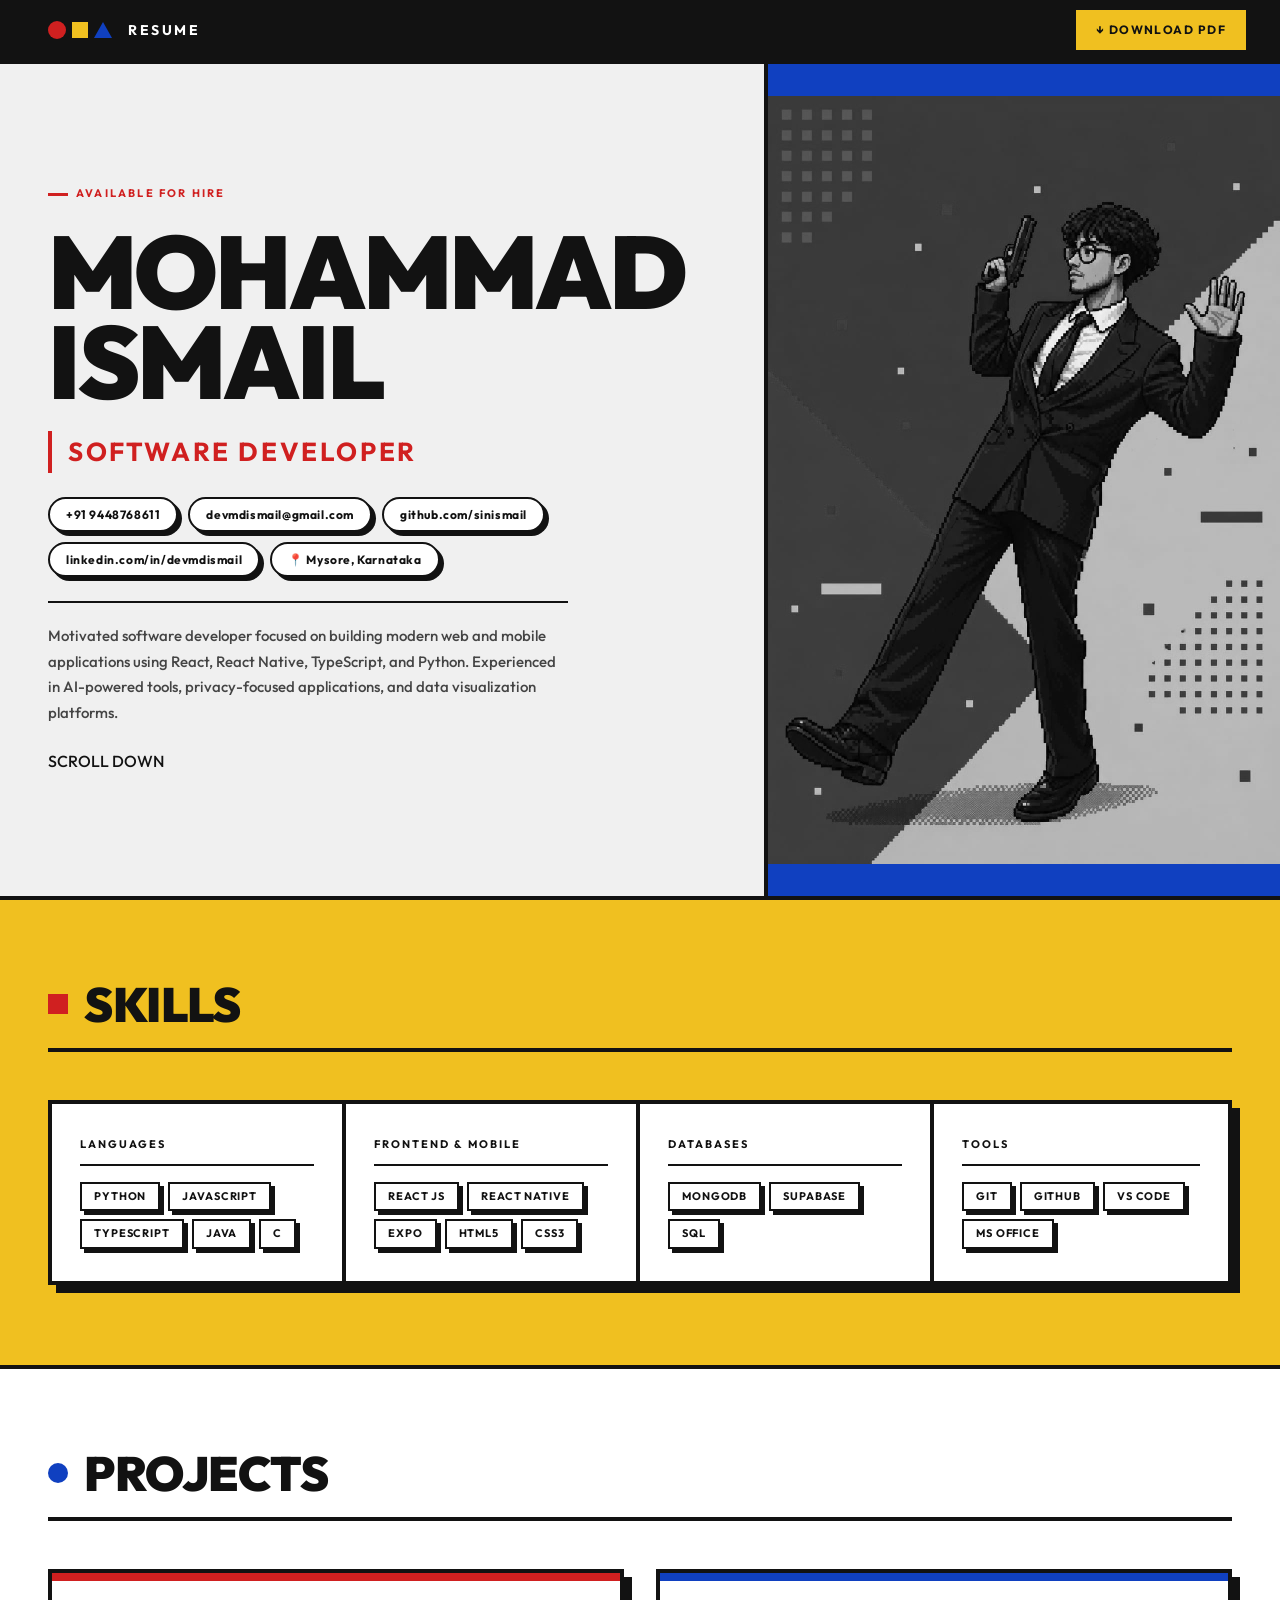
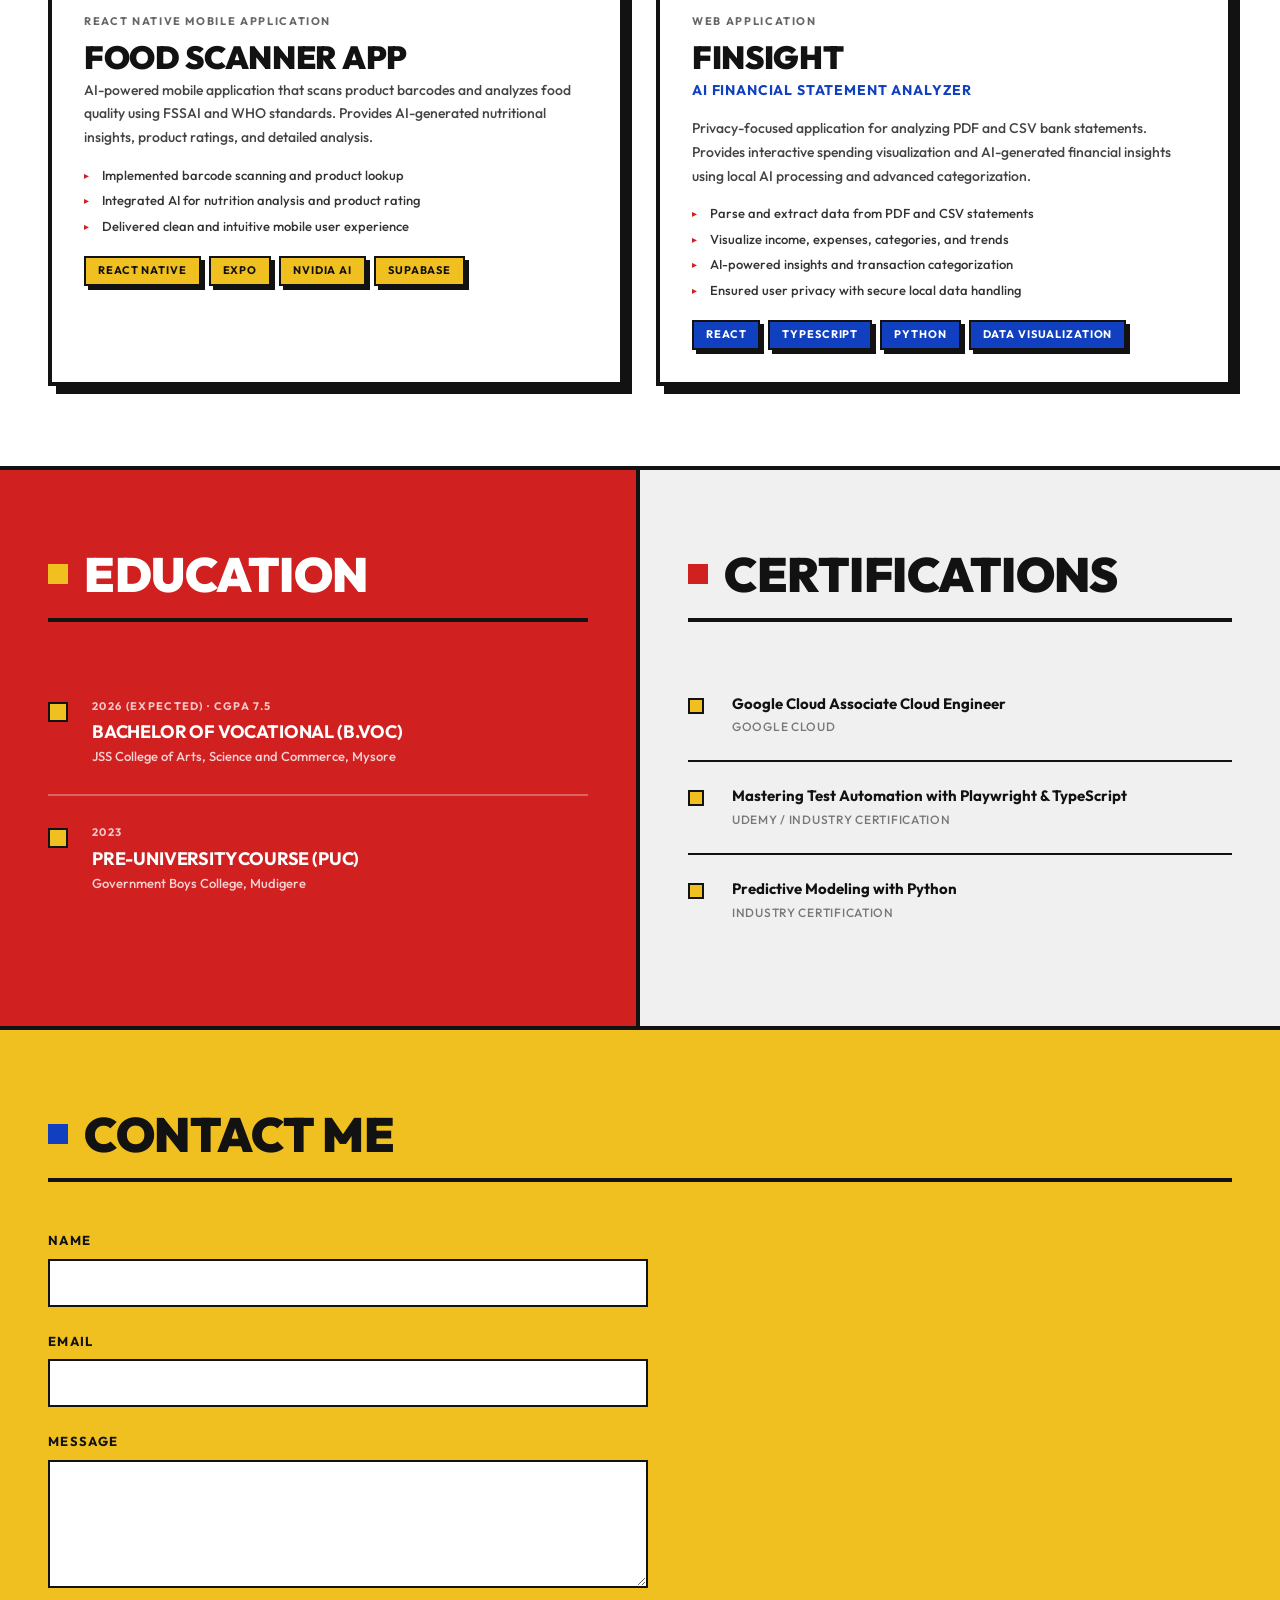
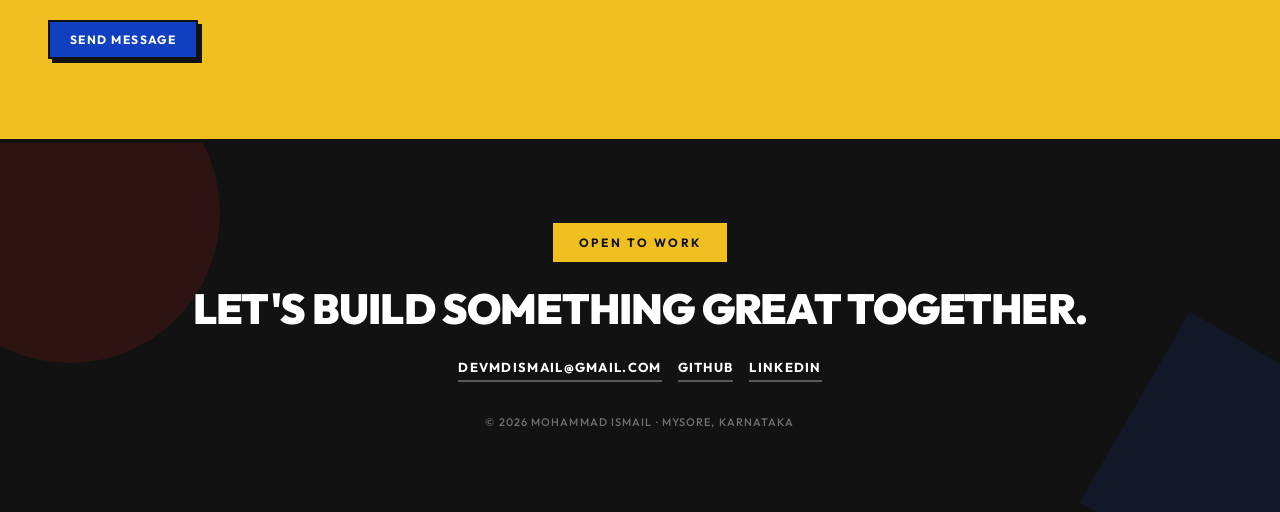
==== index.html @ b1a784f7 "first commit" ====
<!DOCTYPE html>
<html lang="en">
<head>
  <meta charset="UTF-8" />
  <meta name="viewport" content="width=device-width, initial-scale=1.0" />
  <title>Mohammad Ismail — Software Developer Resume</title>
  <meta name="description" content="Mohammad Ismail — Software Developer. Resume showcasing skills in React, React Native, TypeScript, Python, and AI-powered applications." />
  <link rel="preconnect" href="https://fonts.googleapis.com" />
  <link rel="preconnect" href="https://fonts.gstatic.com" crossorigin />
  <link href="https://fonts.googleapis.com/css2?family=Outfit:wght@400;500;700;900&display=swap" rel="stylesheet" />
  <link rel="stylesheet" href="resume.css" />
</head>
<body>

  <!-- ═══════════════════════════════ NAV ═══════════════════════════════ -->
  <nav class="nav" id="nav" role="navigation" aria-label="Main navigation">
    <div class="nav__progress" id="nav-progress" role="progressbar" aria-label="Reading progress" aria-valuenow="0" aria-valuemin="0" aria-valuemax="100"></div>
    <div class="nav__logo" aria-label="Geometric logo">
      <span class="geo geo--circle" aria-hidden="true"></span>
      <span class="geo geo--square" aria-hidden="true"></span>
      <span class="geo geo--triangle" aria-hidden="true"></span>
    </div>
    <span class="nav__label">RESUME</span>
    <a class="nav__download btn btn--yellow" href="resume.pdf" download aria-label="Download PDF resume">
      ↓ DOWNLOAD PDF
    </a>
  </nav>

  <!-- ═══════════════════════════════ HERO ══════════════════════════════ -->
  <section class="hero" id="hero" aria-labelledby="hero-name">
    <div class="hero__left">
      <p class="hero__eyebrow">AVAILABLE FOR HIRE</p>
      <h1 class="hero__name" id="hero-name">
        <span class="hero__name-line reveal-child" style="--delay:0.0s">MOHAMMAD</span>
        <span class="hero__name-line reveal-child" style="--delay:0.08s">ISMAIL</span>
      </h1>
      <p class="hero__role reveal-child" style="--delay:0.18s">SOFTWARE DEVELOPER</p>
      <div class="hero__contacts reveal-child" style="--delay:0.28s">
        <a class="chip" href="tel:+919448768611" id="contact-phone">+91 9448768611</a>
        <a class="chip" href="mailto:devmdismail@gmail.com" id="contact-email">devmdismail@gmail.com</a>
        <a class="chip" href="https://github.com/sinismail" target="_blank" rel="noopener" id="contact-github">github.com/sinismail</a>
        <a class="chip" href="https://linkedin.com/in/devmdismail" target="_blank" rel="noopener" id="contact-linkedin">linkedin.com/in/devmdismail</a>
        <span class="chip chip--loc">📍 Mysore, Karnataka</span>
      </div>
      <p class="hero__summary reveal-child" style="--delay:0.38s">
        Motivated software developer focused on building modern web and mobile applications using React, React Native, TypeScript, and Python. Experienced in AI-powered tools, privacy-focused applications, and data visualization platforms.
      </p>
      <div class="hero__scroll-hint reveal-child" style="--delay:0.55s" aria-hidden="true">
        <span class="scroll-arrow"></span>
        <span class="scroll-label">SCROLL DOWN</span>
      </div>
    </div>

    <div class="hero__right" aria-hidden="true">
      <!-- Bauhaus geometric composition -->
      <div class="composition">
        <div class="comp__circle-lg"></div>
        <div class="comp__square-rot"></div>
        <div class="comp__square-center">
          <img id="profile" src="assets/profile.jpeg" alt="">
          <div class="comp__triangle"></div>
        </div>
        <div class="comp__circle-sm"></div>
        <div class="comp__dot-grid"></div>
      </div>
    </div>
  </section>

  <!-- ═══════════════════════════════ SKILLS ════════════════════════════ -->
  <section class="section section--yellow reveal" id="skills" aria-labelledby="skills-heading">
    <div class="section__header">
      <span class="section__marker section__marker--red" aria-hidden="true"></span>
      <h2 class="section__title" id="skills-heading">SKILLS</h2>
    </div>
    <div class="skills__grid">

      <div class="skill-group reveal-child" style="--delay:0.0s">
        <h3 class="skill-group__title">LANGUAGES</h3>
        <div class="tags">
          <span class="tag">Python</span>
          <span class="tag">JavaScript</span>
          <span class="tag">TypeScript</span>
          <span class="tag">Java</span>
          <span class="tag">C</span>
        </div>
      </div>

      <div class="skill-group reveal-child" style="--delay:0.1s">
        <h3 class="skill-group__title">FRONTEND &amp; MOBILE</h3>
        <div class="tags">
          <span class="tag">React JS</span>
          <span class="tag">React Native</span>
          <span class="tag">Expo</span>
          <span class="tag">HTML5</span>
          <span class="tag">CSS3</span>
        </div>
      </div>

      <div class="skill-group reveal-child" style="--delay:0.2s">
        <h3 class="skill-group__title">DATABASES</h3>
        <div class="tags">
          <span class="tag">MongoDB</span>
          <span class="tag">Supabase</span>
          <span class="tag">SQL</span>
        </div>
      </div>

      <div class="skill-group reveal-child" style="--delay:0.3s">
        <h3 class="skill-group__title">TOOLS</h3>
        <div class="tags">
          <span class="tag">Git</span>
          <span class="tag">GitHub</span>
          <span class="tag">VS Code</span>
          <span class="tag">MS Office</span>
        </div>
      </div>

    </div>
  </section>

  <!-- ═══════════════════════════════ PROJECTS ══════════════════════════ -->
  <section class="section" id="projects" aria-labelledby="projects-heading">
    <div class="section__header">
      <span class="section__marker section__marker--circle section__marker--blue" aria-hidden="true"></span>
      <h2 class="section__title" id="projects-heading">PROJECTS</h2>
    </div>
    <div class="projects__grid">

      <article class="card reveal-child" style="--delay:0.0s" id="project-food-scanner">
        <div class="card__accent card__accent--red"></div>
        <div class="card__body">
          <span class="card__type">React Native Mobile Application</span>
          <h3 class="card__title">FOOD SCANNER APP</h3>
          <p class="card__desc">
            AI-powered mobile application that scans product barcodes and analyzes food quality using FSSAI and WHO standards. Provides AI-generated nutritional insights, product ratings, and detailed analysis.
          </p>
          <ul class="card__bullets">
            <li>Implemented barcode scanning and product lookup</li>
            <li>Integrated AI for nutrition analysis and product rating</li>
            <li>Delivered clean and intuitive mobile user experience</li>
          </ul>
          <div class="card__tags">
            <span class="tag tag--yellow">React Native</span>
            <span class="tag tag--yellow">Expo</span>
            <span class="tag tag--yellow">Nvidia AI</span>
            <span class="tag tag--yellow">Supabase</span>
          </div>
        </div>
      </article>

      <article class="card reveal-child" style="--delay:0.15s" id="project-finsight">
        <div class="card__accent card__accent--blue"></div>
        <div class="card__body">
          <span class="card__type">Web Application</span>
          <h3 class="card__title">FINSIGHT</h3>
          <p class="card__subtitle">AI Financial Statement Analyzer</p>
          <p class="card__desc">
            Privacy-focused application for analyzing PDF and CSV bank statements. Provides interactive spending visualization and AI-generated financial insights using local AI processing and advanced categorization.
          </p>
          <ul class="card__bullets">
            <li>Parse and extract data from PDF and CSV statements</li>
            <li>Visualize income, expenses, categories, and trends</li>
            <li>AI-powered insights and transaction categorization</li>
            <li>Ensured user privacy with secure local data handling</li>
          </ul>
          <div class="card__tags">
            <span class="tag tag--blue">React</span>
            <span class="tag tag--blue">TypeScript</span>
            <span class="tag tag--blue">Python</span>
            <span class="tag tag--blue">Data Visualization</span>
          </div>
        </div>
      </article>

    </div>
  </section>

  <!-- ════════════════════════ EDUCATION + CERTS ════════════════════════ -->
  <section class="edu-certs" id="education" aria-labelledby="edu-heading">

    <div class="edu reveal">
      <div class="section__header">
        <span class="section__marker section__marker--yellow" aria-hidden="true"></span>
        <h2 class="section__title section__title--white" id="edu-heading">EDUCATION</h2>
      </div>
      <div class="timeline">

        <div class="timeline__item reveal-child" style="--delay:0.0s">
          <div class="timeline__marker" aria-hidden="true"></div>
          <div class="timeline__content">
            <p class="timeline__year">2026 (Expected) · CGPA 7.5</p>
            <h3 class="timeline__degree">Bachelor of Vocational (B.Voc)</h3>
            <p class="timeline__school">JSS College of Arts, Science and Commerce, Mysore</p>
          </div>
        </div>

        <div class="timeline__item reveal-child" style="--delay:0.15s">
          <div class="timeline__marker" aria-hidden="true"></div>
          <div class="timeline__content">
            <p class="timeline__year">2023</p>
            <h3 class="timeline__degree">Pre-University Course (PUC)</h3>
            <p class="timeline__school">Government Boys College, Mudigere</p>
          </div>
        </div>

      </div>
    </div>

    <div class="certs reveal">
      <div class="section__header">
        <span class="section__marker section__marker--red" aria-hidden="true"></span>
        <h2 class="section__title" id="certs-heading">CERTIFICATIONS</h2>
      </div>
      <div class="cert-list">

        <div class="cert-item reveal-child" style="--delay:0.0s">
          <span class="cert-item__bullet" aria-hidden="true"></span>
          <div>
            <h3 class="cert-item__title">Google Cloud Associate Cloud Engineer</h3>
            <p class="cert-item__issuer">Google Cloud</p>
          </div>
        </div>

        <div class="cert-item reveal-child" style="--delay:0.12s">
          <span class="cert-item__bullet" aria-hidden="true"></span>
          <div>
            <h3 class="cert-item__title">Mastering Test Automation with Playwright &amp; TypeScript</h3>
            <p class="cert-item__issuer">Udemy / Industry Certification</p>
          </div>
        </div>

        <div class="cert-item reveal-child" style="--delay:0.24s">
          <span class="cert-item__bullet" aria-hidden="true"></span>
          <div>
            <h3 class="cert-item__title">Predictive Modeling with Python</h3>
            <p class="cert-item__issuer">Industry Certification</p>
          </div>
        </div>

      </div>
    </div>

  </section>

  <!-- ═══════════════════════════════ CONTACT ═══════════════════════════ -->
  <section class="section section--yellow" id="contact" aria-labelledby="contact-heading">
    <div class="section__header">
      <span class="section__marker section__marker--blue" aria-hidden="true"></span>
      <h2 class="section__title" id="contact-heading">CONTACT ME</h2>
    </div>
    
    <div class="contact-container reveal">
      <form action="https://api.web3forms.com/submit" method="POST" class="contact-form">
        <!-- Web3Forms Access Key (Add yours here) -->
        <input type="hidden" name="access_key" value="your-form-api">
        
        <div class="form-group">
          <label for="name" class="form-label">NAME</label>
          <input type="text" id="name" name="name" class="form-input" required>
        </div>
        
        <div class="form-group">
          <label for="email" class="form-label">EMAIL</label>
          <input type="email" id="email" name="email" class="form-input" required>
        </div>
        
        <div class="form-group">
          <label for="message" class="form-label">MESSAGE</label>
          <textarea id="message" name="message" class="form-input form-input--textarea" rows="5" required></textarea>
        </div>

        <input type="checkbox" name="botcheck" class="hidden" style="display: none;">
        
        <button type="submit" class="btn btn--blue form-submit">SEND MESSAGE</button>
      </form>
    </div>
  </section>

  <!-- ═══════════════════════════════ FOOTER ════════════════════════════ -->
  <footer class="footer" id="footer" role="contentinfo">
    <div class="footer__deco footer__deco--circle" aria-hidden="true"></div>
    <div class="footer__deco footer__deco--square" aria-hidden="true"></div>
    <div class="footer__content reveal">
      <span class="footer__badge">OPEN TO WORK</span>
      <p class="footer__cta">Let's build something great together.</p>
      <div class="footer__links">
        <a class="footer__link" href="mailto:devmdismail@gmail.com" id="footer-email">devmdismail@gmail.com</a>
        <a class="footer__link" href="https://github.com/sinismail" target="_blank" rel="noopener" id="footer-github">GitHub</a>
        <a class="footer__link" href="https://linkedin.com/in/devmdismail" target="_blank" rel="noopener" id="footer-linkedin">LinkedIn</a>
      </div>
      <p class="footer__copy">© 2026 Mohammad Ismail · Mysore, Karnataka</p>
    </div>
  </footer>

  <!-- ══════════════════════════════ SCRIPTS ════════════════════════════ -->
  <script>
    // ── Hero name character split (MUST run before is-visible) ─────────
    document.querySelectorAll('.hero__name-line').forEach(line => {
      const text = line.textContent.trim();
      line.innerHTML = text.split('').map((ch, i) =>
        `<span class="char" style="--char-i:${i}">${ch === ' ' ? '&nbsp;' : ch}</span>`
      ).join('');
    });

    // ── Immediately show above-fold hero children ─────────────────────
    document.querySelectorAll('.hero .reveal-child').forEach(el => {
      setTimeout(() => el.classList.add('is-visible'), 80);
    });

    // ── Scroll Reveal (Intersection Observer) ─────────────────────────
    const revealItems = document.querySelectorAll('.reveal, .reveal-child');

    const observer = new IntersectionObserver((entries) => {
      entries.forEach(entry => {
        if (entry.isIntersecting) {
          entry.target.classList.add('is-visible');
        }
      });
    }, {
      threshold: 0.12,
      rootMargin: '0px 0px -60px 0px'
    });

    revealItems.forEach(el => observer.observe(el));

    // ── Nav scroll shadow ──────────────────────────────────────────────
    const nav = document.getElementById('nav');
    window.addEventListener('scroll', () => {
      nav.classList.toggle('nav--scrolled', window.scrollY > 20);
    }, { passive: true });

    // ── Skill tag stagger on hover ────────────────────────────────────
    document.querySelectorAll('.skill-group').forEach(group => {
      group.addEventListener('mouseenter', () => {
        group.querySelectorAll('.tag').forEach((tag, i) => {
          tag.style.transitionDelay = `${i * 30}ms`;
          tag.classList.add('tag--hovered');
        });
      });
      group.addEventListener('mouseleave', () => {
        group.querySelectorAll('.tag').forEach(tag => {
          tag.style.transitionDelay = '0ms';
          tag.classList.remove('tag--hovered');
        });
      });
    });

    // ── Cursor-follow tilt on project cards ───────────────────────────
    document.querySelectorAll('.card').forEach(card => {
      card.addEventListener('mousemove', (e) => {
        const rect = card.getBoundingClientRect();
        const x = ((e.clientX - rect.left) / rect.width - 0.5) * 6;
        const y = ((e.clientY - rect.top) / rect.height - 0.5) * 6;
        card.style.transform = `translateY(-4px) rotateX(${-y}deg) rotateY(${x}deg)`;
      });
      card.addEventListener('mouseleave', () => {
        card.style.transform = '';
      });
    });

    // ── Geometric shape pulse in hero right panel ─────────────────────
    const shapes = document.querySelectorAll('.comp__circle-lg, .comp__square-rot, .comp__circle-sm');
    let tick = 0;
    function pulseShapes() {
      tick += 0.01;
      shapes.forEach((s, i) => {
        const offset = Math.sin(tick + i * 1.2) * 6;
        s.style.transform = `translate(${offset}px, ${offset * 0.6}px)` +
          (s.classList.contains('comp__square-rot') ? ' rotate(45deg)' : '');
      });
      requestAnimationFrame(pulseShapes);
    }
    pulseShapes();
  </script>

</body>
</html>
---- resume.css ----
/* ════════════════════════════════════════════════════════════
   BAUHAUS RESUME — resume.css
   Design: Constructivist / Geometric Modernism
   Font: Outfit (Google Fonts)
   ════════════════════════════════════════════════════════════ */

/* ── 0. Reset & Base ─────────────────────────────────────── */
*,
*::before,
*::after {
  box-sizing: border-box;
  margin: 0;
  padding: 0;
}

:root {
  --bg: #F0F0F0;
  --white: #FFFFFF;
  --black: #121212;
  --red: #D02020;
  --blue: #1040C0;
  --yellow: #F0C020;
  --muted: #E0E0E0;
  --border: 4px solid var(--black);
  --border-sm: 2px solid var(--black);
  --shadow-sm: 4px 4px 0px 0px var(--black);
  --shadow-md: 6px 6px 0px 0px var(--black);
  --shadow-lg: 8px 8px 0px 0px var(--black);
  --font: 'Outfit', system-ui, sans-serif;
  --ease: cubic-bezier(0.16, 1, 0.3, 1);
}

html {
  scroll-behavior: smooth;
}

#profile {
  width: 100%;
  height: 100%;
  object-fit: cover;
  display: block;
  filter: grayscale(100%);
  transition: filter 0.4s var(--ease);
}

#profile:hover {
  filter: grayscale(0%);
}

body {
  background: var(--bg);
  color: var(--black);
  font-family: var(--font);
  font-weight: 500;
  font-size: 16px;
  line-height: 1.6;
  overflow-x: hidden;
}

/* ── 1. Scroll Reveal System ─────────────────────────────── */
.reveal {
  opacity: 0;
  transform: translateY(32px);
  transition:
    opacity 0.7s var(--ease),
    transform 0.7s var(--ease);
}

.reveal.is-visible {
  opacity: 1;
  transform: translateY(0);
}

.reveal-child {
  opacity: 0;
  transform: translateY(24px);
  transition:
    opacity 0.6s var(--ease) var(--delay, 0s),
    transform 0.6s var(--ease) var(--delay, 0s);
}

.reveal-child.is-visible {
  opacity: 1;
  transform: translateY(0);
}

/* Hero name characters */
.char {
  display: inline-block;
  opacity: 0;
  transform: translateY(1.2em) skewX(-8deg);
  transition:
    opacity 0.55s var(--ease) calc(var(--char-i) * 0.03s + 0.15s),
    transform 0.55s var(--ease) calc(var(--char-i) * 0.03s + 0.15s);
}

.hero__name-line.is-visible .char {
  opacity: 1;
  transform: translateY(0) skewX(0deg);
}

/* ── 2. Navigation ───────────────────────────────────────── */
.nav {
  position: sticky;
  top: 0;
  z-index: 100;
  background: var(--black);
  display: flex;
  align-items: center;
  gap: 16px;
  padding: 0 32px;
  height: 64px;
  border-bottom: var(--border);
  transition: box-shadow 0.3s ease;
}

.nav--scrolled {
  box-shadow: 0 4px 0 var(--yellow);
}

.nav__logo {
  display: flex;
  align-items: center;
  gap: 6px;
  flex-shrink: 0;
}

/* Three geometric shapes forming the logo */
.geo {
  display: inline-block;
  transition: transform 0.3s var(--ease);
}

.geo--circle {
  width: 18px;
  height: 18px;
  background: var(--red);
  border-radius: 9999px;
}

.geo--square {
  width: 16px;
  height: 16px;
  background: var(--yellow);
  border-radius: 0;
  transform: rotate(0deg);
}

.geo--triangle {
  width: 0;
  height: 0;
  border-left: 9px solid transparent;
  border-right: 9px solid transparent;
  border-bottom: 16px solid var(--blue);
  background: transparent;
}

.nav__logo:hover .geo--circle {
  transform: scale(1.25);
}

.nav__logo:hover .geo--square {
  transform: rotate(45deg);
}

.nav__logo:hover .geo--triangle {
  transform: translateY(-3px);
}

.nav__label {
  flex: 1;
  color: var(--white);
  font-weight: 700;
  font-size: 14px;
  letter-spacing: 0.18em;
}

/* ── 3. Buttons ──────────────────────────────────────────── */
.btn {
  display: inline-flex;
  align-items: center;
  gap: 8px;
  padding: 10px 20px;
  font-family: var(--font);
  font-weight: 700;
  font-size: 12px;
  letter-spacing: 0.12em;
  text-transform: uppercase;
  text-decoration: none;
  border: var(--border-sm);
  border-color: var(--black);
  cursor: pointer;
  transition:
    transform 0.15s ease,
    box-shadow 0.15s ease;
}

.btn--yellow {
  background: var(--yellow);
  color: var(--black);
  box-shadow: var(--shadow-sm);
}

.btn--yellow:hover {
  box-shadow: var(--shadow-md);
  transform: translate(-2px, -2px);
}

.btn--yellow:active {
  box-shadow: none;
  transform: translate(4px, 4px);
}

/* ── 4. Hero Section ─────────────────────────────────────── */
.hero {
  display: grid;
  grid-template-columns: 60% 40%;
  min-height: calc(100vh - 64px);
  border-bottom: var(--border);
}

/* Left */
.hero__left {
  padding: 64px 48px 64px 48px;
  display: flex;
  flex-direction: column;
  justify-content: center;
  gap: 24px;
  border-right: var(--border);
  background: var(--bg);
}

.hero__eyebrow {
  display: inline-flex;
  align-items: center;
  gap: 8px;
  font-size: 11px;
  font-weight: 700;
  letter-spacing: 0.2em;
  color: var(--red);
  text-transform: uppercase;
}

.hero__eyebrow::before {
  content: '';
  display: block;
  width: 20px;
  height: 3px;
  background: var(--red);
  flex-shrink: 0;
}

.hero__name {
  display: flex;
  flex-direction: column;
  gap: 0;
  line-height: 0.88;
  font-size: clamp(64px, 8vw, 108px);
  font-weight: 900;
  text-transform: uppercase;
  letter-spacing: -0.03em;
  color: var(--black);
  perspective: 600px;
}

.hero__name-line {
  display: block;
  overflow: hidden;
}

.hero__role {
  font-size: clamp(18px, 2.5vw, 26px);
  font-weight: 700;
  text-transform: uppercase;
  letter-spacing: 0.1em;
  color: var(--red);
  border-left: 4px solid var(--red);
  padding-left: 16px;
}

.hero__contacts {
  display: flex;
  flex-wrap: wrap;
  gap: 10px;
}

.chip {
  display: inline-flex;
  align-items: center;
  gap: 6px;
  padding: 6px 16px;
  font-size: 12px;
  font-weight: 700;
  letter-spacing: 0.05em;
  text-decoration: none;
  color: var(--black);
  background: var(--white);
  border: var(--border-sm);
  border-radius: 9999px;
  box-shadow: var(--shadow-sm);
  transition:
    background 0.2s ease,
    transform 0.2s var(--ease),
    box-shadow 0.2s ease;
}

.chip:hover {
  background: var(--yellow);
  transform: translate(-2px, -2px);
  box-shadow: var(--shadow-md);
}

.chip:active {
  transform: translate(2px, 2px);
  box-shadow: none;
}

.chip--loc {
  cursor: default;
}

.chip--loc:hover {
  background: var(--muted);
  transform: none;
  box-shadow: var(--shadow-sm);
}

.hero__summary {
  font-size: 15px;
  line-height: 1.7;
  color: #444;
  max-width: 520px;
  border-top: var(--border-sm);
  padding-top: 20px;
}

/* Right — image container */
.hero__right {
  background: var(--blue);
  position: relative;
  overflow: hidden;
  display: flex;
  align-items: center;
  justify-content: center;
  padding: 0; /* Changed from 40px to 0 to fit the image precisely */
}

.hero__image {
  max-width: 80%;
  max-height: 80%;
  object-fit: cover;
  border: 4px solid var(--black);
  box-shadow: 12px 12px 0px 0px var(--black);
  transform: rotate(3deg);
  transition: transform 0.3s var(--ease), box-shadow 0.3s ease;
}

.hero__image:hover {
  transform: rotate(0deg) translate(-4px, -4px);
  box-shadow: 16px 16px 0px 0px var(--black);
}

/* ── 5. Section Common ───────────────────────────────────── */
.section {
  padding: 80px 48px;
  border-bottom: var(--border);
}

.section--yellow {
  background: var(--yellow);
}

.section__header {
  display: flex;
  align-items: center;
  gap: 16px;
  margin-bottom: 48px;
  padding-bottom: 20px;
  border-bottom: var(--border);
}

.section__marker {
  display: block;
  width: 20px;
  height: 20px;
  flex-shrink: 0;
}

.section__marker--red {
  background: var(--red);
}

.section__marker--blue {
  background: var(--blue);
}

.section__marker--yellow {
  background: var(--yellow);
}

.section__marker--circle {
  border-radius: 9999px;
}

.section__title {
  font-size: clamp(28px, 4vw, 48px);
  font-weight: 900;
  text-transform: uppercase;
  letter-spacing: -0.01em;
  line-height: 1;
}

.section__title--white {
  color: var(--white);
}

/* ── 6. Skills ───────────────────────────────────────────── */
.skills__grid {
  display: grid;
  grid-template-columns: repeat(4, 1fr);
  gap: 0;
  border: var(--border);
  box-shadow: var(--shadow-lg);
  background: var(--white);
}

.skill-group {
  padding: 32px 28px;
  border-right: var(--border);
  transition: background 0.25s ease;
}

.skill-group:last-child {
  border-right: none;
}

.skill-group:hover {
  background: var(--bg);
}

.skill-group__title {
  font-size: 11px;
  font-weight: 700;
  letter-spacing: 0.18em;
  text-transform: uppercase;
  color: var(--black);
  margin-bottom: 16px;
  border-bottom: var(--border-sm);
  padding-bottom: 10px;
}

.tags {
  display: flex;
  flex-wrap: wrap;
  gap: 8px;
}

.tag {
  display: inline-block;
  padding: 4px 12px;
  font-size: 11px;
  font-weight: 700;
  letter-spacing: 0.08em;
  text-transform: uppercase;
  color: var(--black);
  background: var(--white);
  border: var(--border-sm);
  box-shadow: var(--shadow-sm);
  transition:
    transform 0.2s var(--ease),
    box-shadow 0.2s ease,
    background 0.2s ease;
  cursor: default;
}

.tag:hover,
.tag--hovered {
  background: var(--black);
  color: var(--white);
  transform: translate(-2px, -2px);
  box-shadow: var(--shadow-md);
}

.tag--yellow {
  background: var(--yellow);
}

.tag--yellow:hover {
  background: var(--black);
  color: var(--yellow);
}

.tag--blue {
  background: var(--blue);
  color: var(--white);
}

.tag--blue:hover {
  background: var(--black);
  color: var(--white);
}

/* ── 7. Projects ─────────────────────────────────────────── */
#projects {
  background: var(--white);
}

.projects__grid {
  display: grid;
  grid-template-columns: repeat(2, 1fr);
  gap: 32px;
}

.card {
  border: var(--border);
  box-shadow: var(--shadow-lg);
  background: var(--white);
  transition:
    transform 0.3s var(--ease),
    box-shadow 0.3s ease;
  transform-style: preserve-3d;
  will-change: transform;
}

.card:hover {
  box-shadow: 12px 12px 0 var(--black);
}

.card__accent {
  height: 8px;
  width: 100%;
}

.card__accent--red {
  background: var(--red);
}

.card__accent--blue {
  background: var(--blue);
}

.card__body {
  padding: 32px;
}

.card__type {
  display: block;
  font-size: 11px;
  font-weight: 700;
  letter-spacing: 0.15em;
  text-transform: uppercase;
  color: #666;
  margin-bottom: 10px;
}

.card__title {
  font-size: clamp(22px, 2.5vw, 32px);
  font-weight: 900;
  text-transform: uppercase;
  letter-spacing: -0.01em;
  line-height: 1;
  margin-bottom: 6px;
}

.card__subtitle {
  font-size: 14px;
  font-weight: 700;
  color: var(--blue);
  text-transform: uppercase;
  letter-spacing: 0.06em;
  margin-bottom: 16px;
}

.card__desc {
  font-size: 14px;
  line-height: 1.7;
  color: #444;
  margin-bottom: 16px;
}

.card__bullets {
  list-style: none;
  margin-bottom: 20px;
  display: flex;
  flex-direction: column;
  gap: 6px;
}

.card__bullets li {
  font-size: 13px;
  line-height: 1.5;
  padding-left: 18px;
  position: relative;
  color: #333;
}

.card__bullets li::before {
  content: '▸';
  position: absolute;
  left: 0;
  color: var(--red);
  font-size: 10px;
  top: 2px;
}

.card__tags {
  display: flex;
  flex-wrap: wrap;
  gap: 8px;
}

/* ── 8. Education & Certifications ───────────────────────── */
.edu-certs {
  display: grid;
  grid-template-columns: 1fr 1fr;
  border-bottom: var(--border);
}

.edu {
  background: var(--red);
  padding: 80px 48px;
  border-right: var(--border);
}

.certs {
  background: var(--bg);
  padding: 80px 48px;
}

/* Timeline */
.timeline {
  display: flex;
  flex-direction: column;
  gap: 0;
}

.timeline__item {
  display: grid;
  grid-template-columns: 24px 1fr;
  gap: 20px;
  padding: 28px 0;
  border-bottom: 2px solid rgba(255, 255, 255, 0.3);
}

.timeline__item:last-child {
  border-bottom: none;
}

.timeline__marker {
  width: 20px;
  height: 20px;
  background: var(--yellow);
  border: 2px solid var(--black);
  margin-top: 4px;
  flex-shrink: 0;
}

.timeline__year {
  font-size: 11px;
  font-weight: 700;
  letter-spacing: 0.12em;
  text-transform: uppercase;
  color: rgba(255, 255, 255, 0.75);
  margin-bottom: 6px;
}

.timeline__degree {
  font-size: 18px;
  font-weight: 700;
  text-transform: uppercase;
  letter-spacing: -0.01em;
  color: var(--white);
  line-height: 1.2;
  margin-bottom: 4px;
}

.timeline__school {
  font-size: 13px;
  color: rgba(255, 255, 255, 0.8);
  line-height: 1.5;
}

/* Certifications */
.cert-list {
  display: flex;
  flex-direction: column;
  gap: 0;
}

.cert-item {
  display: grid;
  grid-template-columns: 24px 1fr;
  gap: 20px;
  align-items: start;
  padding: 24px 0;
  border-bottom: var(--border-sm);
  transition: background 0.2s ease;
}

.cert-item:last-child {
  border-bottom: none;
}

.cert-item:hover {
  background: var(--muted);
  margin: 0 -16px;
  padding-left: 16px;
  padding-right: 16px;
}

.cert-item__bullet {
  display: block;
  width: 16px;
  height: 16px;
  background: var(--yellow);
  border: 2px solid var(--black);
  margin-top: 4px;
  flex-shrink: 0;
}

.cert-item__title {
  font-size: 15px;
  font-weight: 700;
  line-height: 1.3;
  margin-bottom: 4px;
}

.cert-item__issuer {
  font-size: 12px;
  font-weight: 500;
  letter-spacing: 0.06em;
  text-transform: uppercase;
  color: #777;
}

/* ── 9. Footer ───────────────────────────────────────────── */
.footer {
  background: var(--black);
  padding: 80px 48px;
  position: relative;
  overflow: hidden;
  text-align: center;
}

.footer__deco {
  position: absolute;
  pointer-events: none;
}

.footer__deco--circle {
  width: 300px;
  height: 300px;
  border-radius: 9999px;
  background: var(--red);
  opacity: 0.15;
  top: -80px;
  left: -80px;
}

.footer__deco--square {
  width: 220px;
  height: 220px;
  background: var(--blue);
  opacity: 0.12;
  bottom: -60px;
  right: -60px;
  transform: rotate(30deg);
}

.footer__content {
  position: relative;
  z-index: 1;
  display: flex;
  flex-direction: column;
  align-items: center;
  gap: 24px;
}

.footer__badge {
  display: inline-block;
  background: var(--yellow);
  color: var(--black);
  font-size: 12px;
  font-weight: 700;
  letter-spacing: 0.2em;
  text-transform: uppercase;
  padding: 8px 24px;
  border: var(--border-sm);
  border-color: var(--yellow);
  box-shadow: var(--shadow-sm);
  animation: pulse-badge 2.5s ease-in-out infinite;
}

@keyframes pulse-badge {

  0%,
  100% {
    box-shadow: var(--shadow-sm);
    transform: translateY(0);
  }

  50% {
    box-shadow: 6px 6px 0 var(--yellow);
    transform: translateY(-3px);
  }
}

.footer__cta {
  font-size: clamp(24px, 4vw, 42px);
  font-weight: 900;
  text-transform: uppercase;
  color: var(--white);
  letter-spacing: -0.02em;
  line-height: 1.1;
}

.footer__links {
  display: flex;
  flex-wrap: wrap;
  gap: 16px;
  justify-content: center;
}

.footer__link {
  color: var(--white);
  text-decoration: none;
  font-size: 13px;
  font-weight: 700;
  letter-spacing: 0.1em;
  text-transform: uppercase;
  padding-bottom: 3px;
  border-bottom: 2px solid rgba(255, 255, 255, 0.3);
  transition: border-color 0.2s ease, color 0.2s ease;
}

.footer__link:hover {
  color: var(--yellow);
  border-color: var(--yellow);
}

.footer__copy {
  font-size: 11px;
  font-weight: 500;
  letter-spacing: 0.1em;
  text-transform: uppercase;
  color: rgba(255, 255, 255, 0.4);
  margin-top: 8px;
}

/* ── 9.5. Contact Form ───────────────────────────────────── */
.contact-container {
  max-width: 600px;
  margin: 0;
}

.contact-form {
  display: flex;
  flex-direction: column;
  gap: 24px;
}

.form-group {
  display: flex;
  flex-direction: column;
  gap: 8px;
}

.form-label {
  font-size: 13px;
  font-weight: 700;
  letter-spacing: 0.1em;
  text-transform: uppercase;
  color: var(--black);
}

.form-input {
  font-family: var(--font);
  font-size: 16px;
  padding: 12px 16px;
  border: var(--border-sm);
  background: var(--white);
  color: var(--black);
  transition: box-shadow 0.2s ease, transform 0.2s ease;
  border-radius: 0;
}

.form-input:focus {
  outline: none;
  box-shadow: var(--shadow-sm);
  transform: translate(-2px, -2px);
}

.form-input--textarea {
  resize: vertical;
}

.btn--blue {
  background: var(--blue);
  color: var(--white);
  box-shadow: var(--shadow-sm);
}

.btn--blue:hover {
  box-shadow: var(--shadow-md);
  transform: translate(-2px, -2px);
}

.btn--blue:active {
  box-shadow: none;
  transform: translate(4px, 4px);
}

.form-submit {
  align-self: flex-start;
  margin-top: 8px;
}

/* ── 10. Responsive — Tablet ─────────────────────────────── */
@media (max-width: 1024px) {
  .skills__grid {
    grid-template-columns: repeat(2, 1fr);
  }

  .skill-group:nth-child(2) {
    border-right: none;
  }

  .skill-group:nth-child(3) {
    border-right: var(--border);
    border-top: var(--border);
  }

  .skill-group:nth-child(4) {
    border-top: var(--border);
    border-right: none;
  }
}

/* ── 11. Responsive — Mobile ─────────────────────────────── */
@media (max-width: 768px) {
  :root {
    --border: 3px solid var(--black);
    --border-sm: 2px solid var(--black);
    --shadow-sm: 3px 3px 0 var(--black);
    --shadow-md: 5px 5px 0 var(--black);
    --shadow-lg: 6px 6px 0 var(--black);
  }

  .hero {
    grid-template-columns: 1fr;
    min-height: auto;
  }

  .hero__left {
    padding: 40px 24px;
    border-right: none;
    border-bottom: var(--border);
  }

  .hero__right {
    display: none;
  }

  .section {
    padding: 56px 24px;
  }

  .edu {
    padding: 56px 24px;
  }

  .certs {
    padding: 56px 24px;
  }

  .skills__grid {
    grid-template-columns: 1fr;
    box-shadow: var(--shadow-md);
  }

  .skill-group {
    border-right: none;
    border-bottom: var(--border);
  }

  .skill-group:last-child {
    border-bottom: none;
  }

  .skill-group:nth-child(2) {
    border-right: none;
  }

  .skill-group:nth-child(3) {
    border-right: none;
    border-top: none;
  }

  .skill-group:nth-child(4) {
    border-top: none;
  }

  .projects__grid {
    grid-template-columns: 1fr;
  }

  .edu-certs {
    grid-template-columns: 1fr;
  }

  .edu {
    border-right: none;
    border-bottom: var(--border);
  }

  .footer {
    padding: 56px 24px;
  }

  .nav {
    padding: 0 20px;
  }

  .nav__download {
    display: none;
  }
}

/* ── 12. Focus / Accessibility ───────────────────────────── */
:focus-visible {
  outline: 3px solid var(--yellow);
  outline-offset: 3px;
}

/* ── 13. Print ───────────────────────────────────────────── */
@media print {

  .nav,
  .hero__right,
  .footer__deco {
    display: none;
  }

  .reveal,
  .reveal-child {
    opacity: 1 !important;
    transform: none !important;
  }

  .char {
    opacity: 1 !important;
    transform: none !important;
  }

  body {
    background: white;
  }

  .section {
    padding: 32px;
  }
}
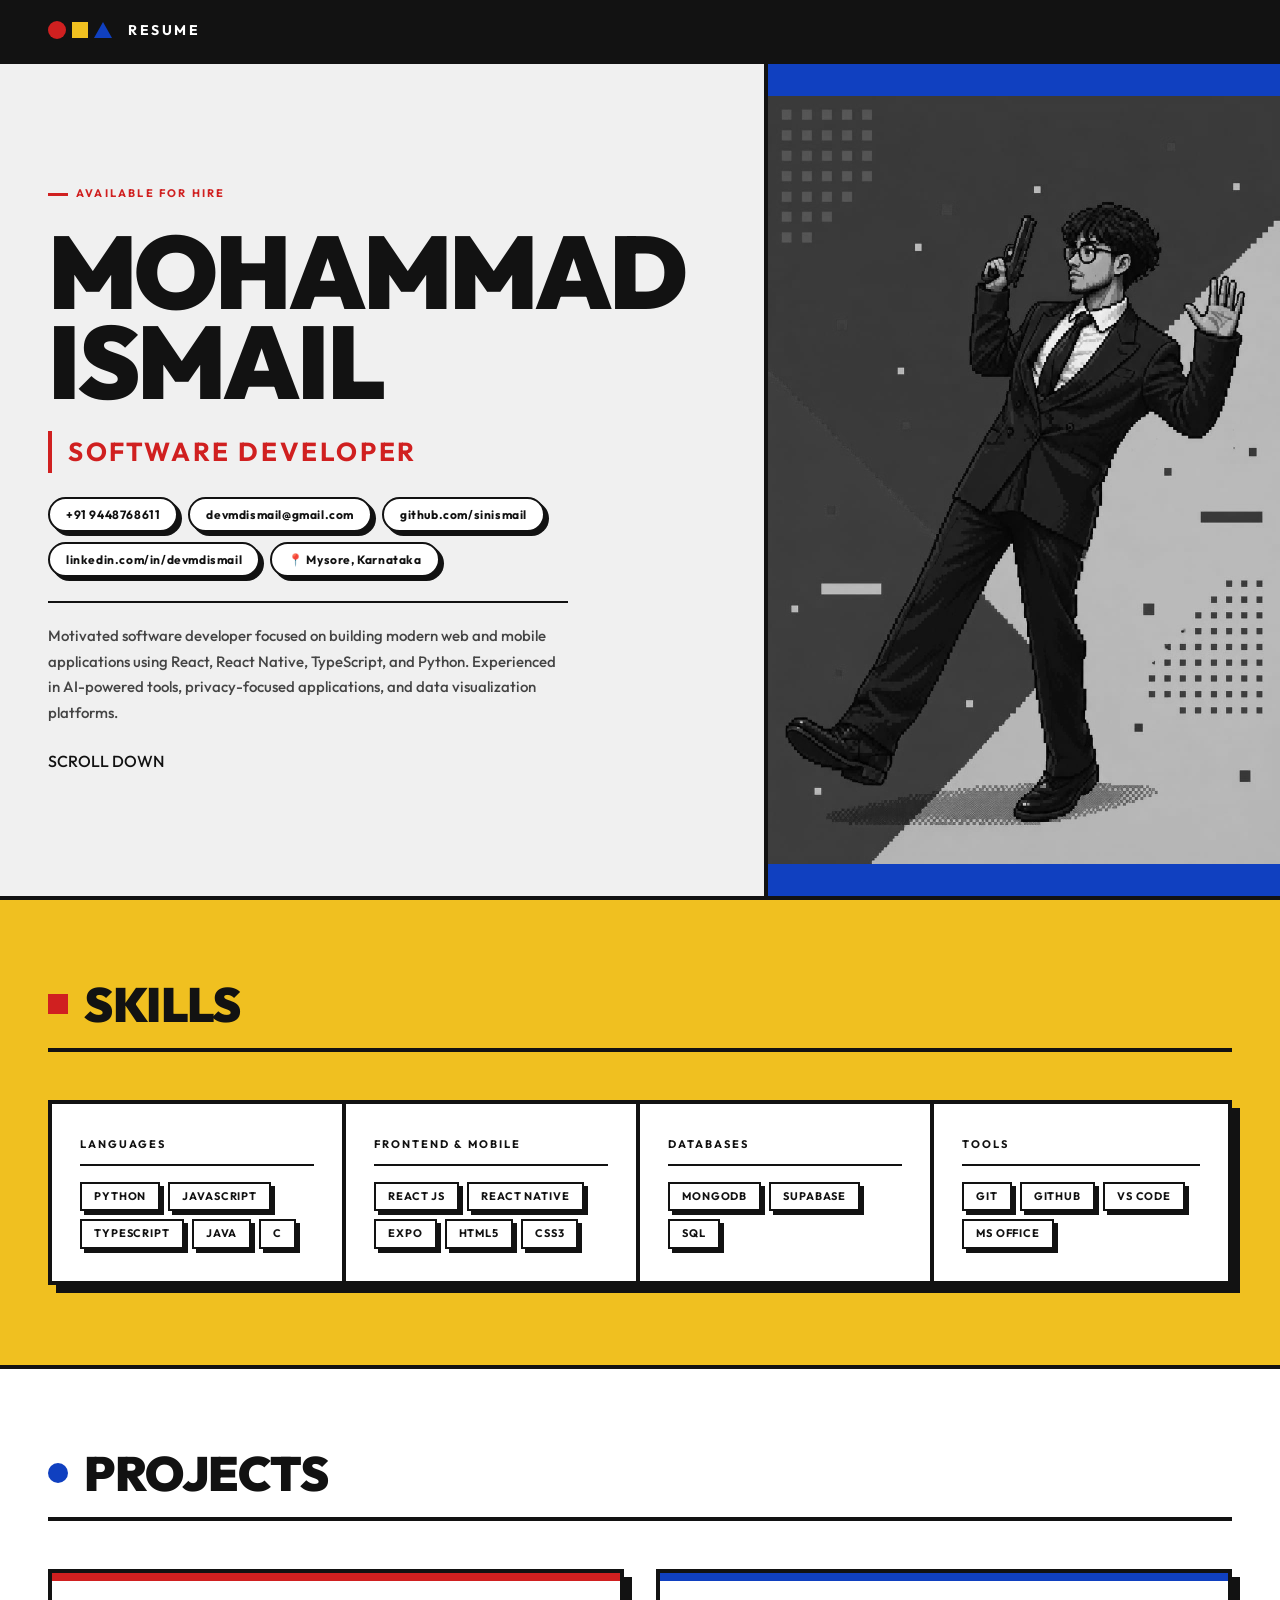
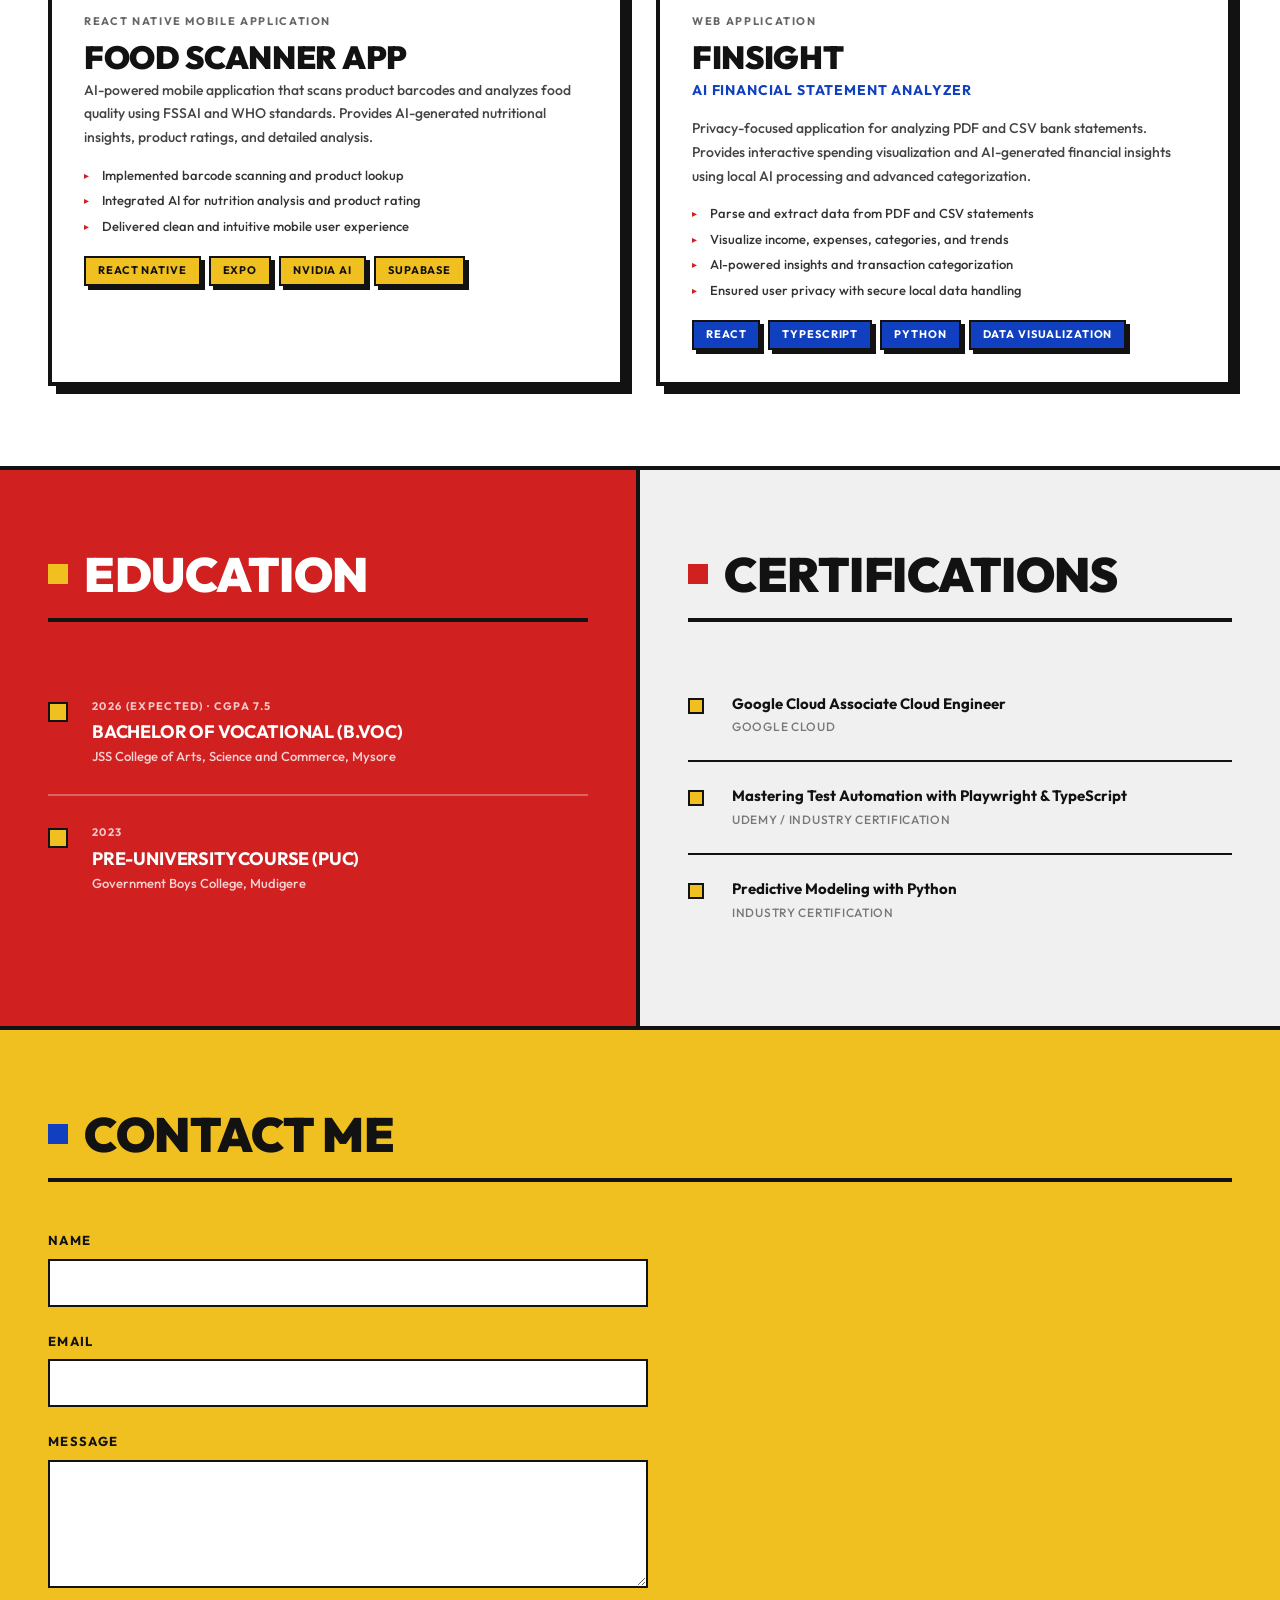
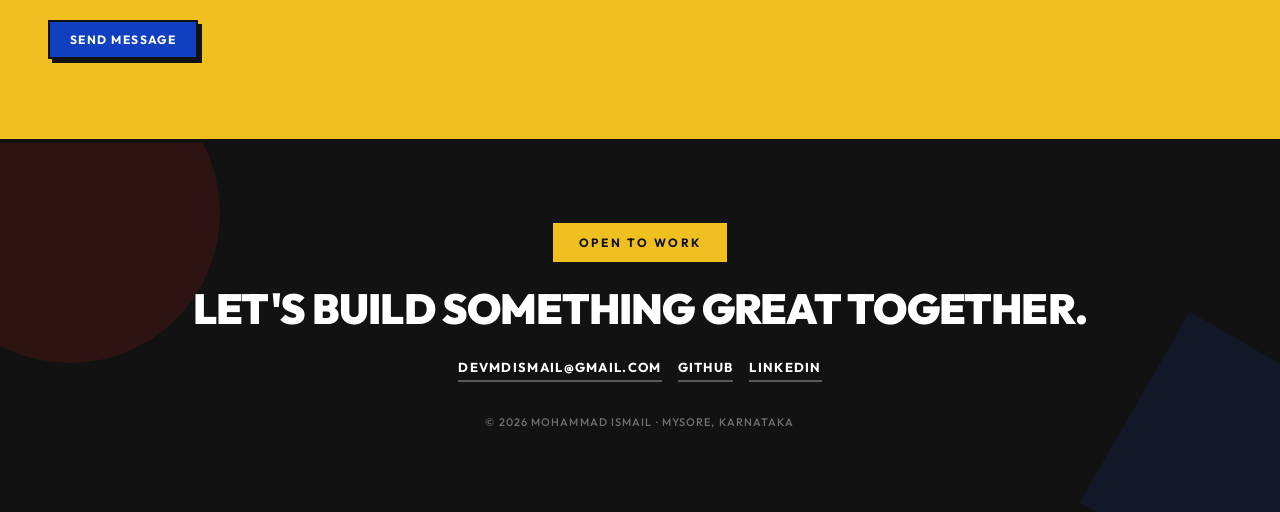
==== commit 4bbe4816: "remove download button" ====
--- a/index.html
+++ b/index.html
@@ -21,9 +21,6 @@
       <span class="geo geo--triangle" aria-hidden="true"></span>
     </div>
     <span class="nav__label">RESUME</span>
-    <a class="nav__download btn btn--yellow" href="resume.pdf" download aria-label="Download PDF resume">
-      ↓ DOWNLOAD PDF
-    </a>
   </nav>
 
   <!-- ═══════════════════════════════ HERO ══════════════════════════════ -->
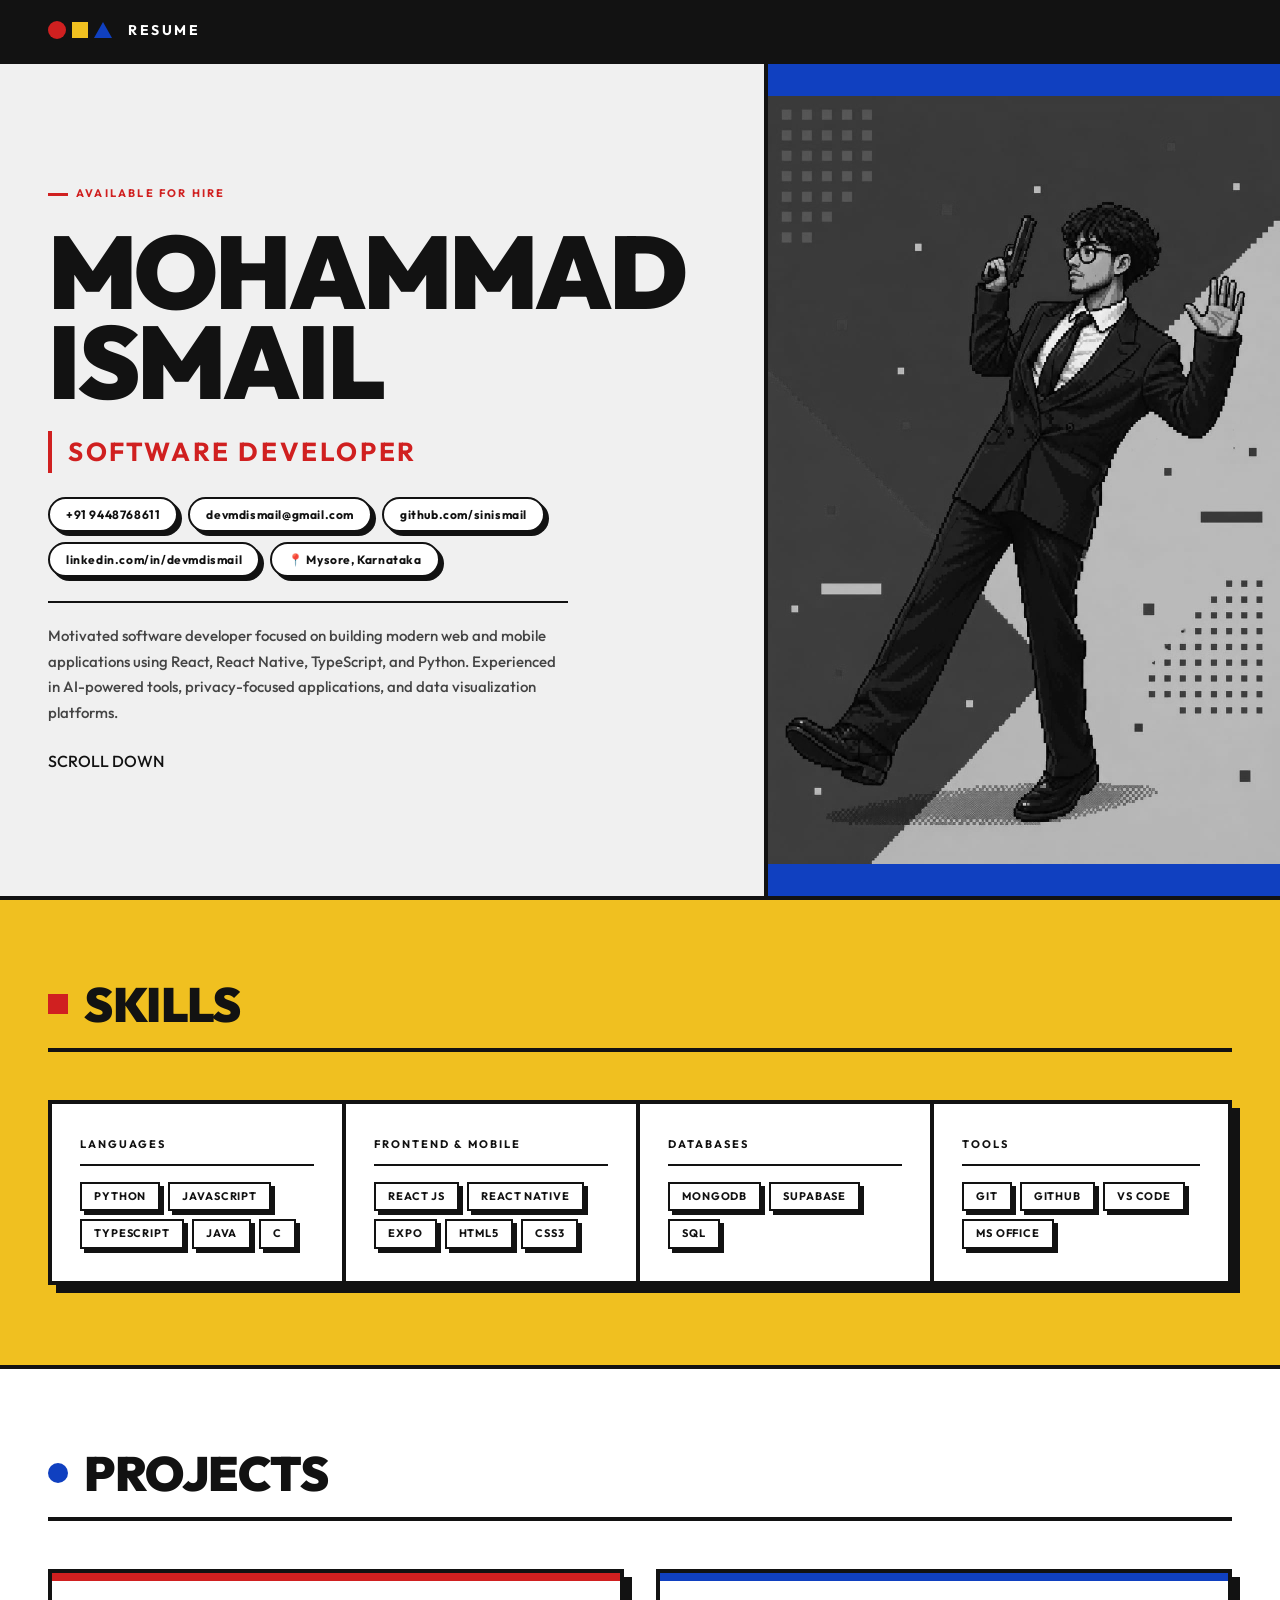
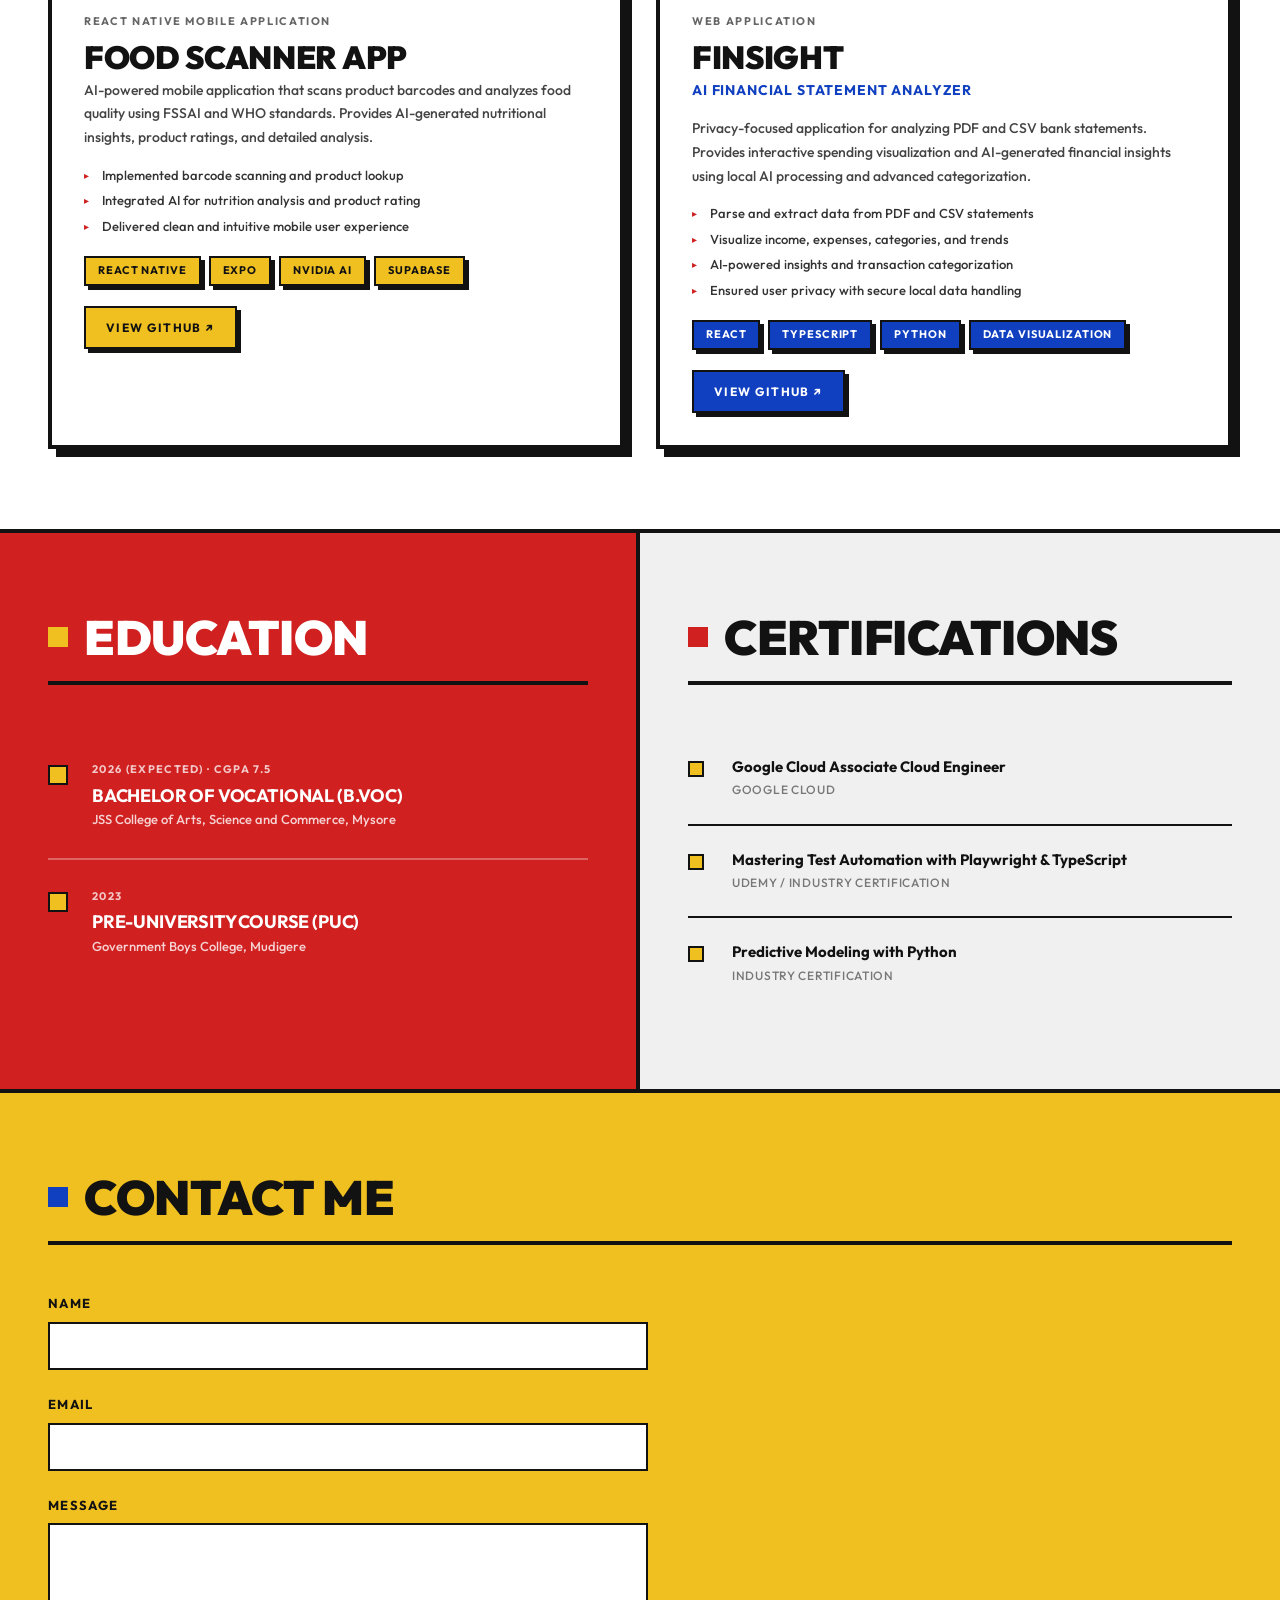
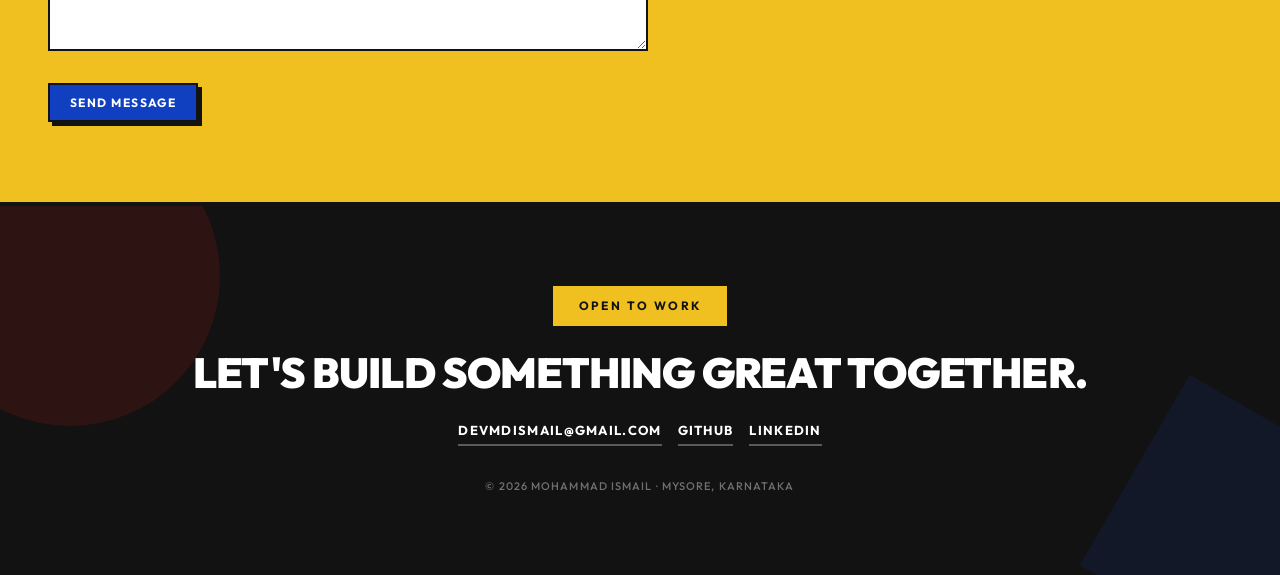
==== commit df491d72: "add project links" ====
--- a/index.html
+++ b/index.html
@@ -142,6 +142,7 @@
             <span class="tag tag--yellow">Nvidia AI</span>
             <span class="tag tag--yellow">Supabase</span>
           </div>
+          <a href="https://github.com/sinIsmail/Ffads" target="_blank" class="btn btn--yellow" style="margin-top: 20px;">VIEW GITHUB ↗</a>
         </div>
       </article>
 
@@ -166,6 +167,7 @@
             <span class="tag tag--blue">Python</span>
             <span class="tag tag--blue">Data Visualization</span>
           </div>
+          <a href="https://github.com/sinIsmail/finSight" target="_blank" class="btn btn--blue" style="margin-top: 20px;">VIEW GITHUB ↗</a>
         </div>
       </article>
 
--- a/resume.css
+++ b/resume.css
@@ -961,6 +961,10 @@
     display: none;
   }
 
+  .hero__name {
+    font-size: clamp(28px, 10vw, 56px);
+  }
+
   .section {
     padding: 56px 24px;
   }
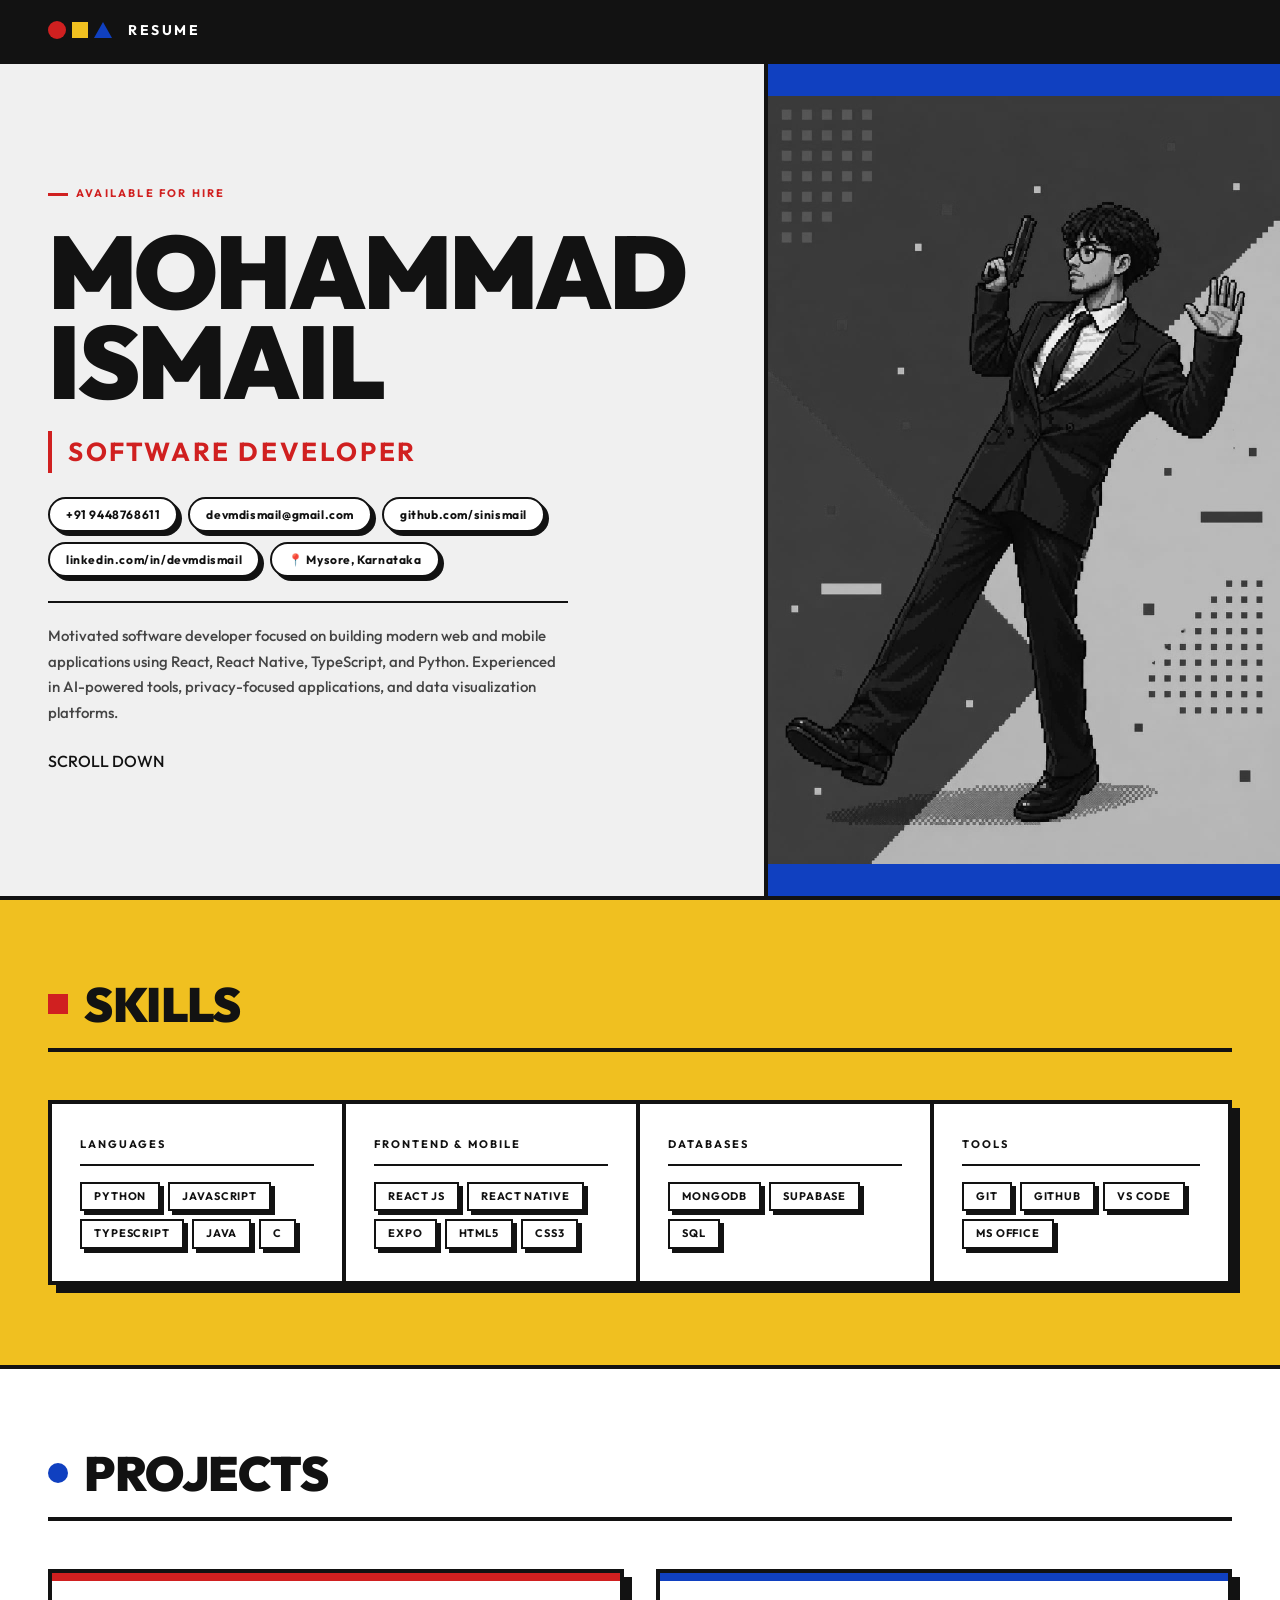
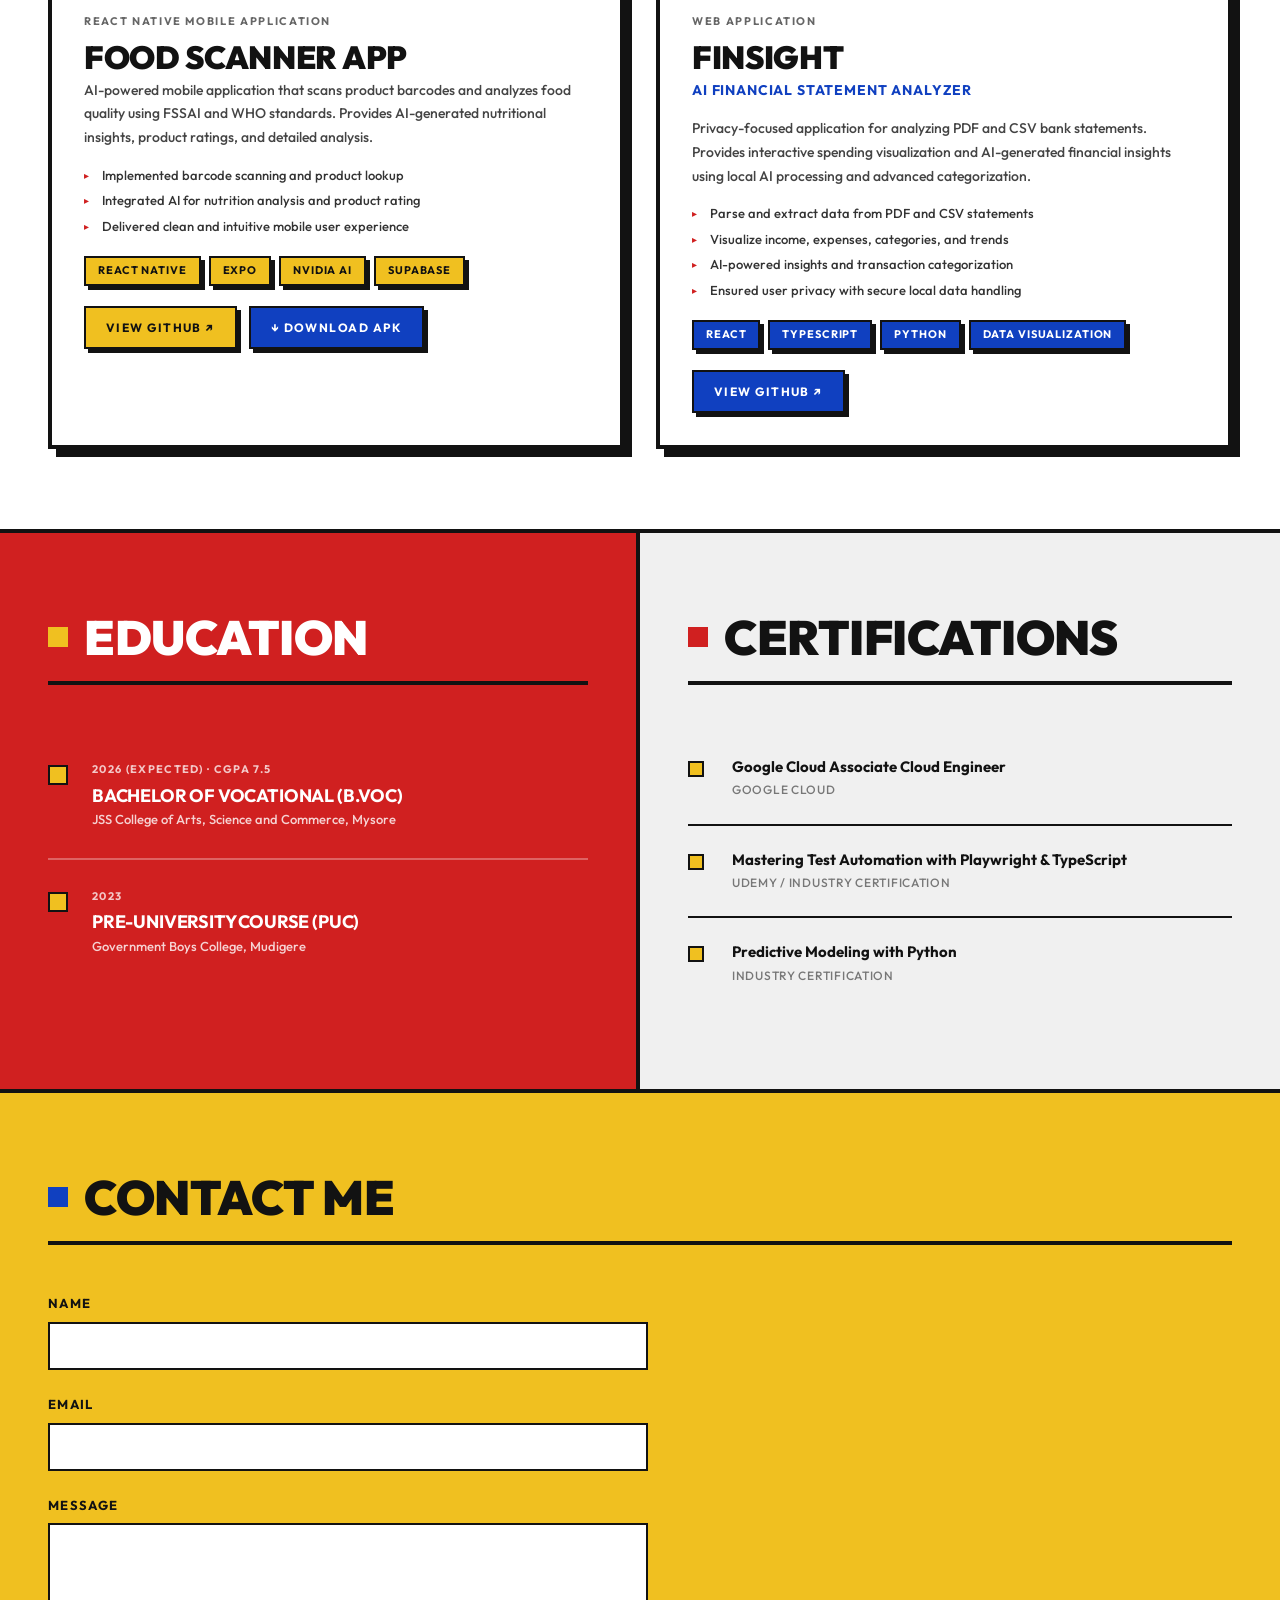
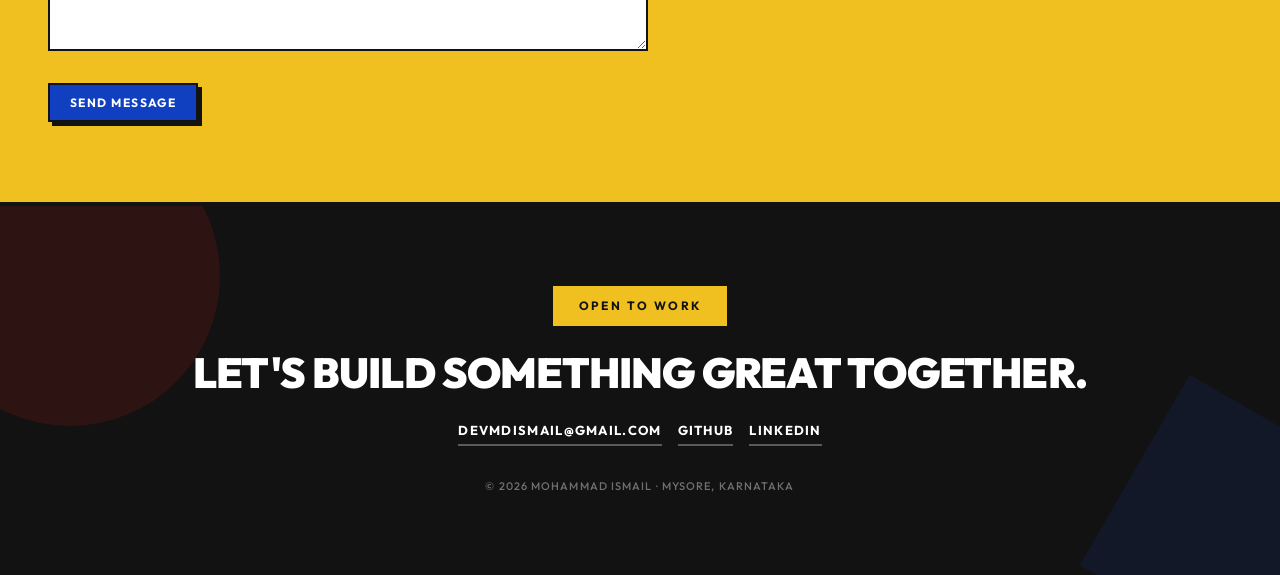
==== commit 1e5250ea: "add APK download link for Ffads" ====
--- a/index.html
+++ b/index.html
@@ -4,7 +4,7 @@
   <meta charset="UTF-8" />
   <meta name="viewport" content="width=device-width, initial-scale=1.0" />
   <title>Mohammad Ismail — Software Developer Resume</title>
-  <meta name="description" content="Mohammad Ismail — Software Developer. Resume showcasing skills in React, React Native, TypeScript, Python, and AI-powered applications." />
+  <meta name="description" content="Mohammed Ismail — Software Developer. Resume showcasing skills in React, React Native, TypeScript, Python, and AI-powered applications." />
   <link rel="preconnect" href="https://fonts.googleapis.com" />
   <link rel="preconnect" href="https://fonts.gstatic.com" crossorigin />
   <link href="https://fonts.googleapis.com/css2?family=Outfit:wght@400;500;700;900&display=swap" rel="stylesheet" />
@@ -142,7 +142,10 @@
             <span class="tag tag--yellow">Nvidia AI</span>
             <span class="tag tag--yellow">Supabase</span>
           </div>
-          <a href="https://github.com/sinIsmail/Ffads" target="_blank" class="btn btn--yellow" style="margin-top: 20px;">VIEW GITHUB ↗</a>
+          <div style="margin-top: 20px; display: flex; gap: 12px; flex-wrap: wrap;">
+            <a href="https://github.com/sinIsmail/Ffads" target="_blank" class="btn btn--yellow">VIEW GITHUB ↗</a>
+            <a href="https://expo.dev/artifacts/eas/mb3qkL5zvhGGPaLBQLLPPH.apk" class="btn btn--blue">↓ DOWNLOAD APK</a>
+          </div>
         </div>
       </article>
 
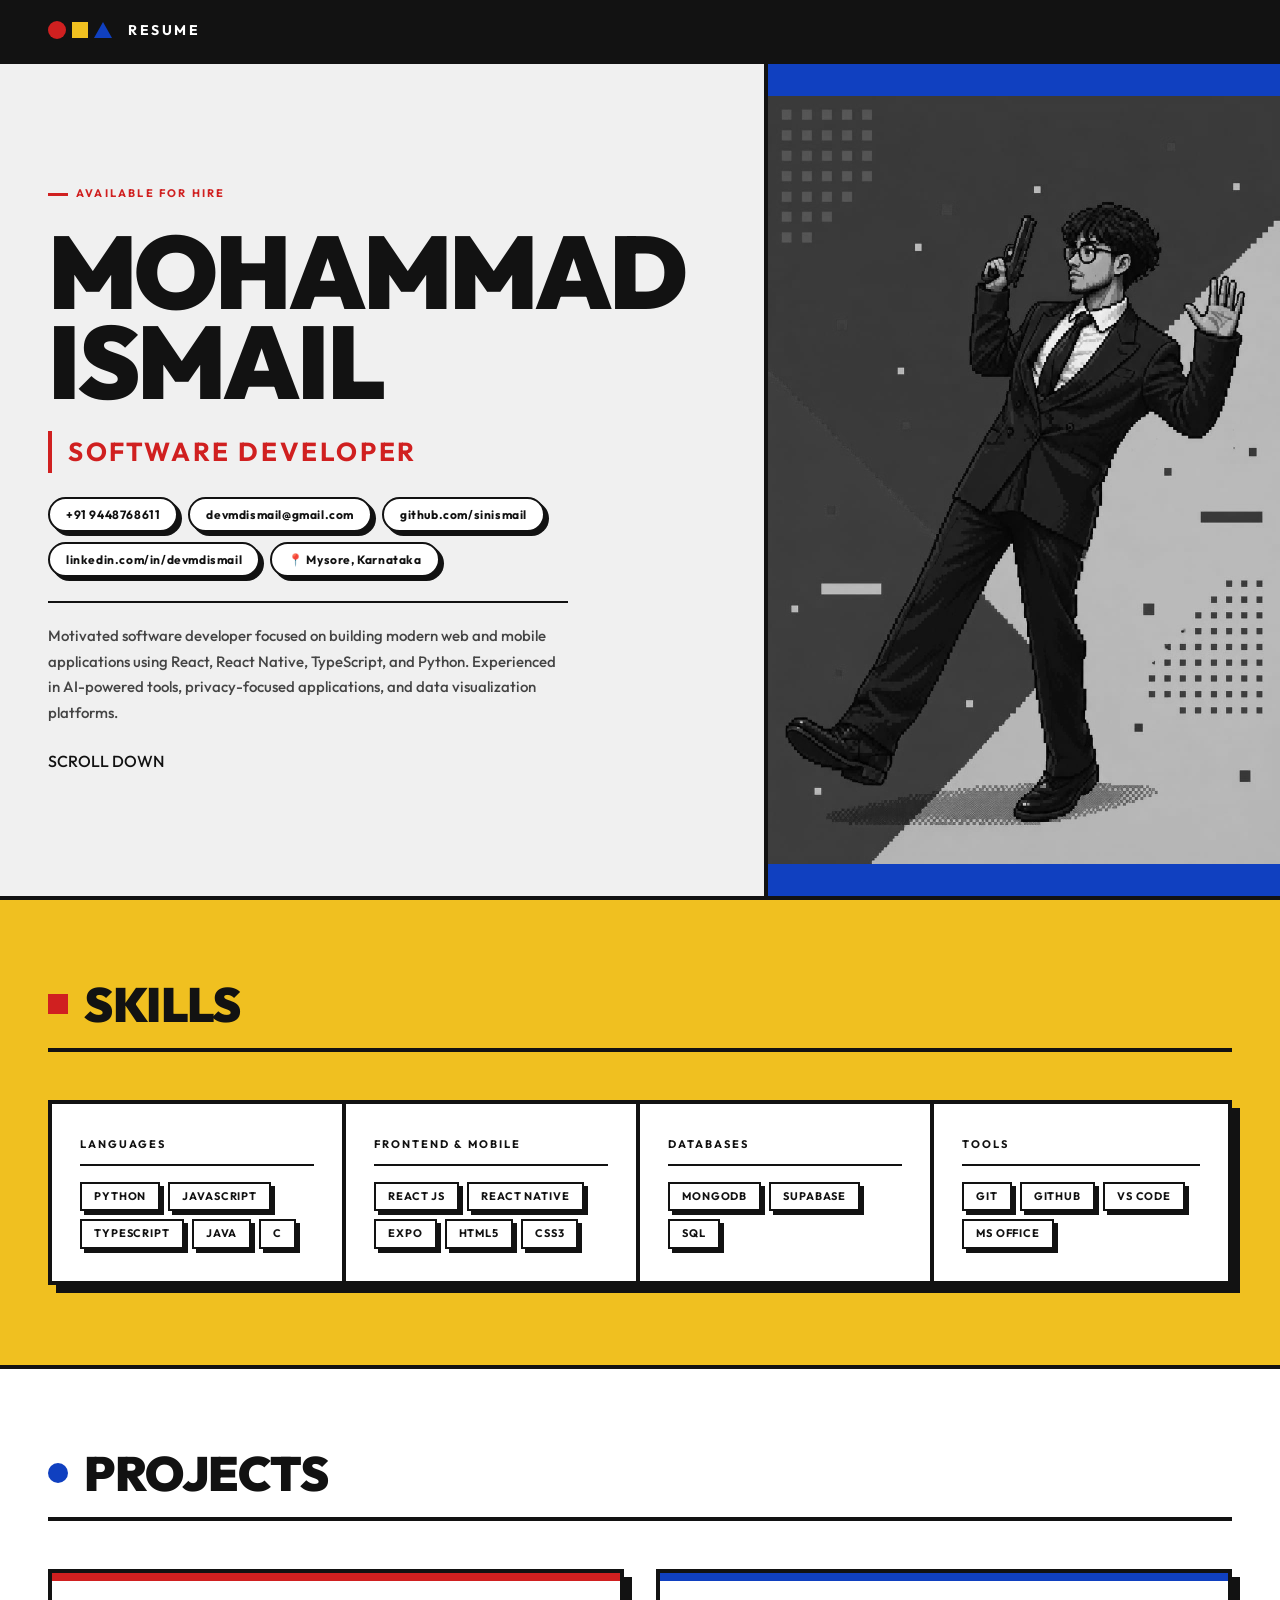
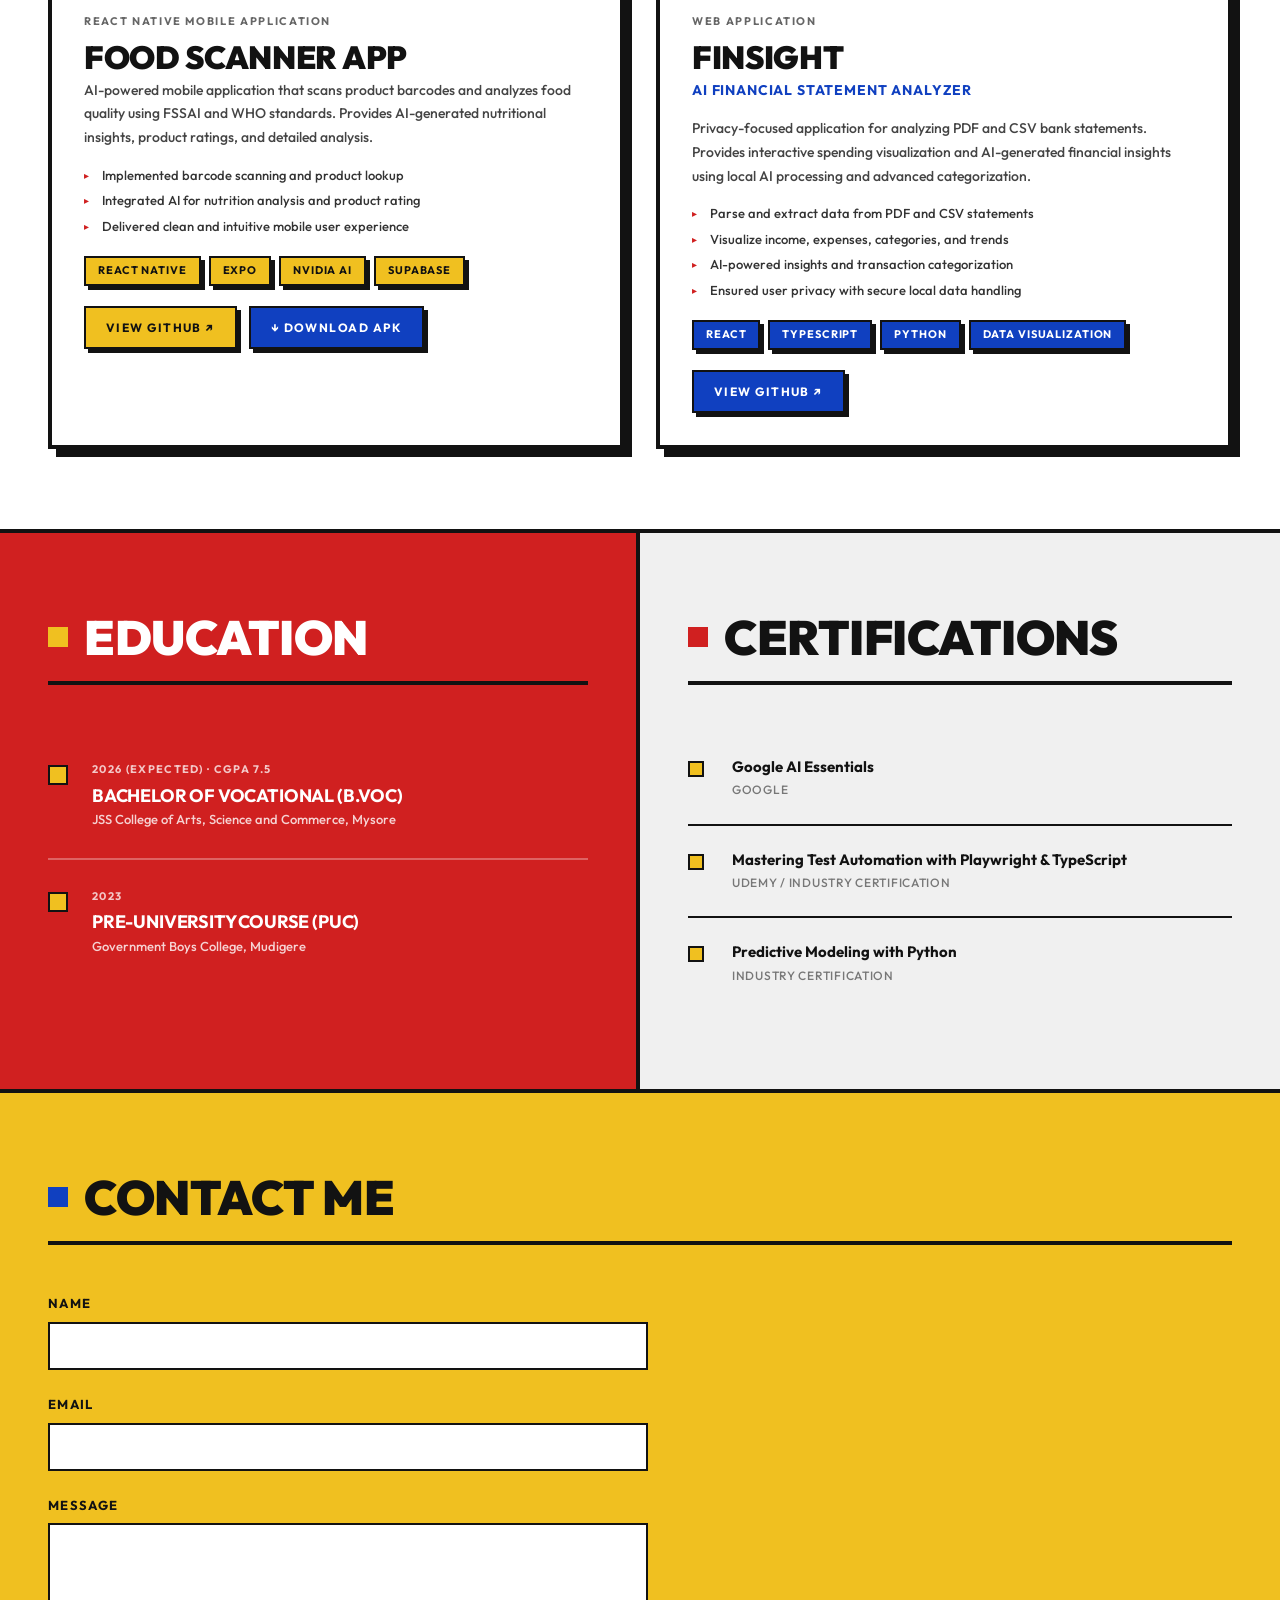
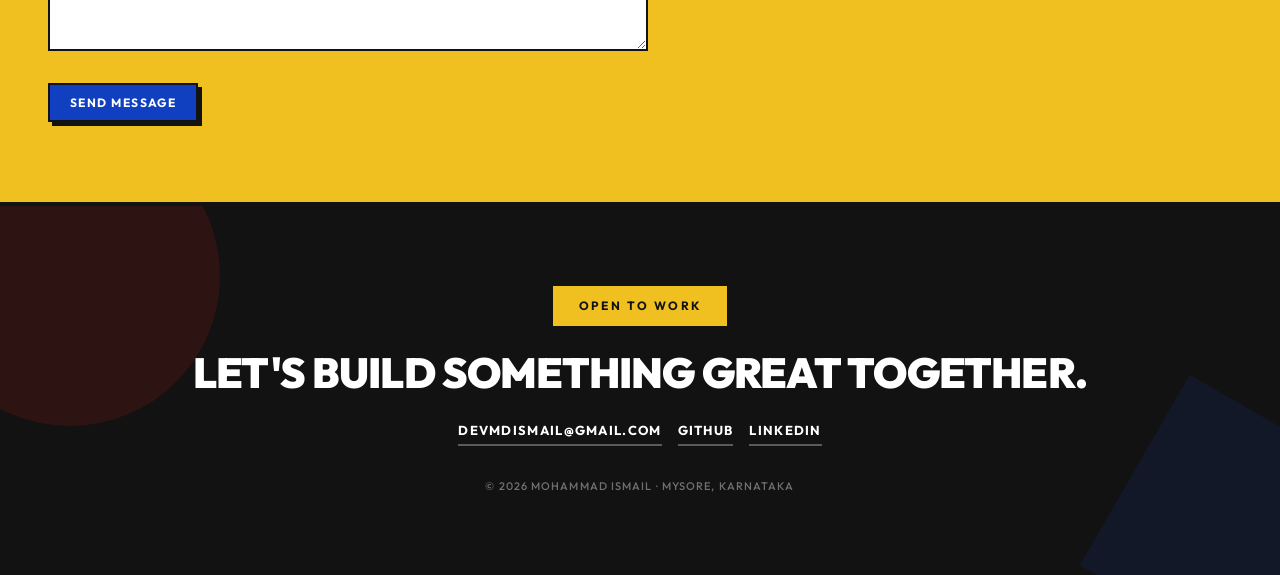
==== commit 7e3b86ee: "Update certificate to Google AI Essentials with Coursera link" ====
--- a/index.html
+++ b/index.html
@@ -218,8 +218,10 @@
         <div class="cert-item reveal-child" style="--delay:0.0s">
           <span class="cert-item__bullet" aria-hidden="true"></span>
           <div>
-            <h3 class="cert-item__title">Google Cloud Associate Cloud Engineer</h3>
-            <p class="cert-item__issuer">Google Cloud</p>
+            <a href="https://www.coursera.org/account/accomplishments/specialization/75O3RW82IWQ4" target="_blank" rel="noopener noreferrer" style="text-decoration: none; color: inherit; outline: none;">
+              <h3 class="cert-item__title" style="cursor: pointer;">Google AI Essentials</h3>
+              <p class="cert-item__issuer" style="cursor: pointer;">Google</p>
+            </a>
           </div>
         </div>
 
@@ -254,7 +256,7 @@
     <div class="contact-container reveal">
       <form action="https://api.web3forms.com/submit" method="POST" class="contact-form">
         <!-- Web3Forms Access Key (Add yours here) -->
-        <input type="hidden" name="access_key" value="your-form-api">
+        <input type="hidden" name="access_key" value="ddf6030a-6bcb-4012-abab-05efc56d6fe4">
         
         <div class="form-group">
           <label for="name" class="form-label">NAME</label>
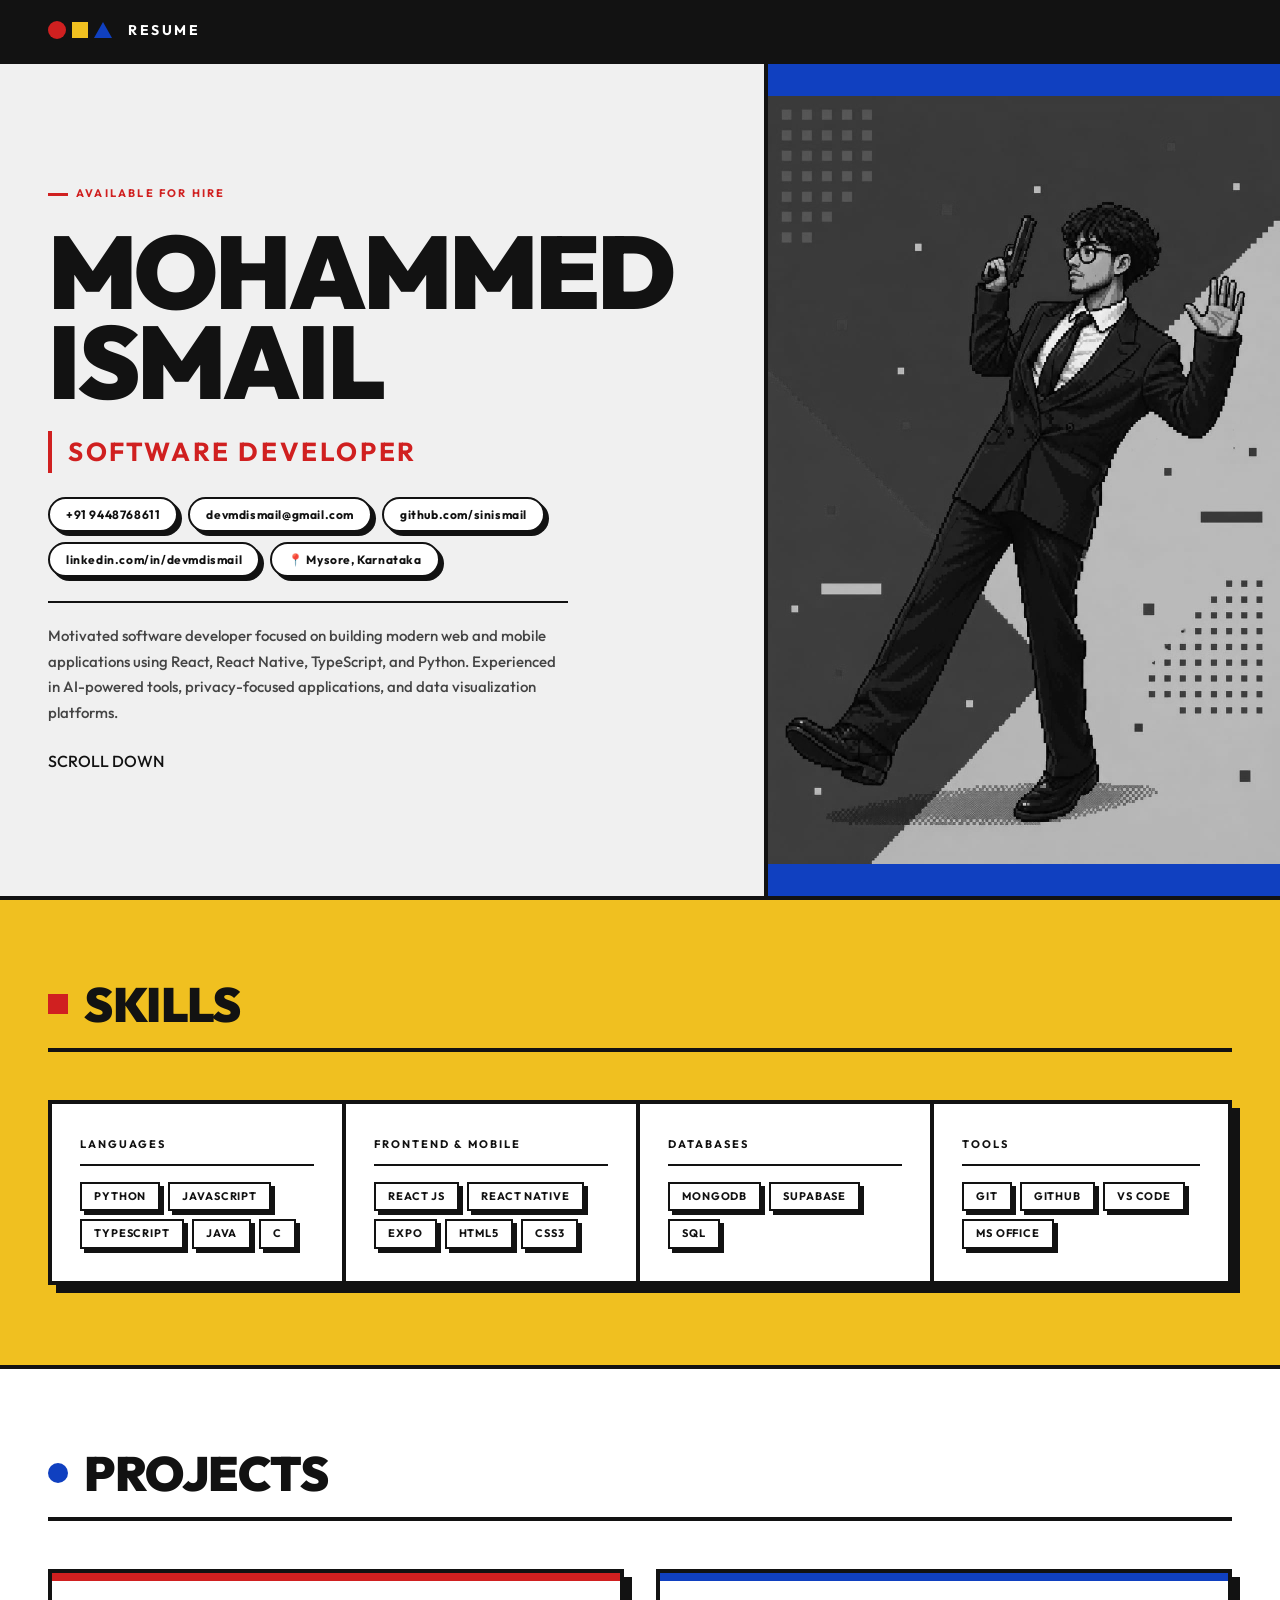
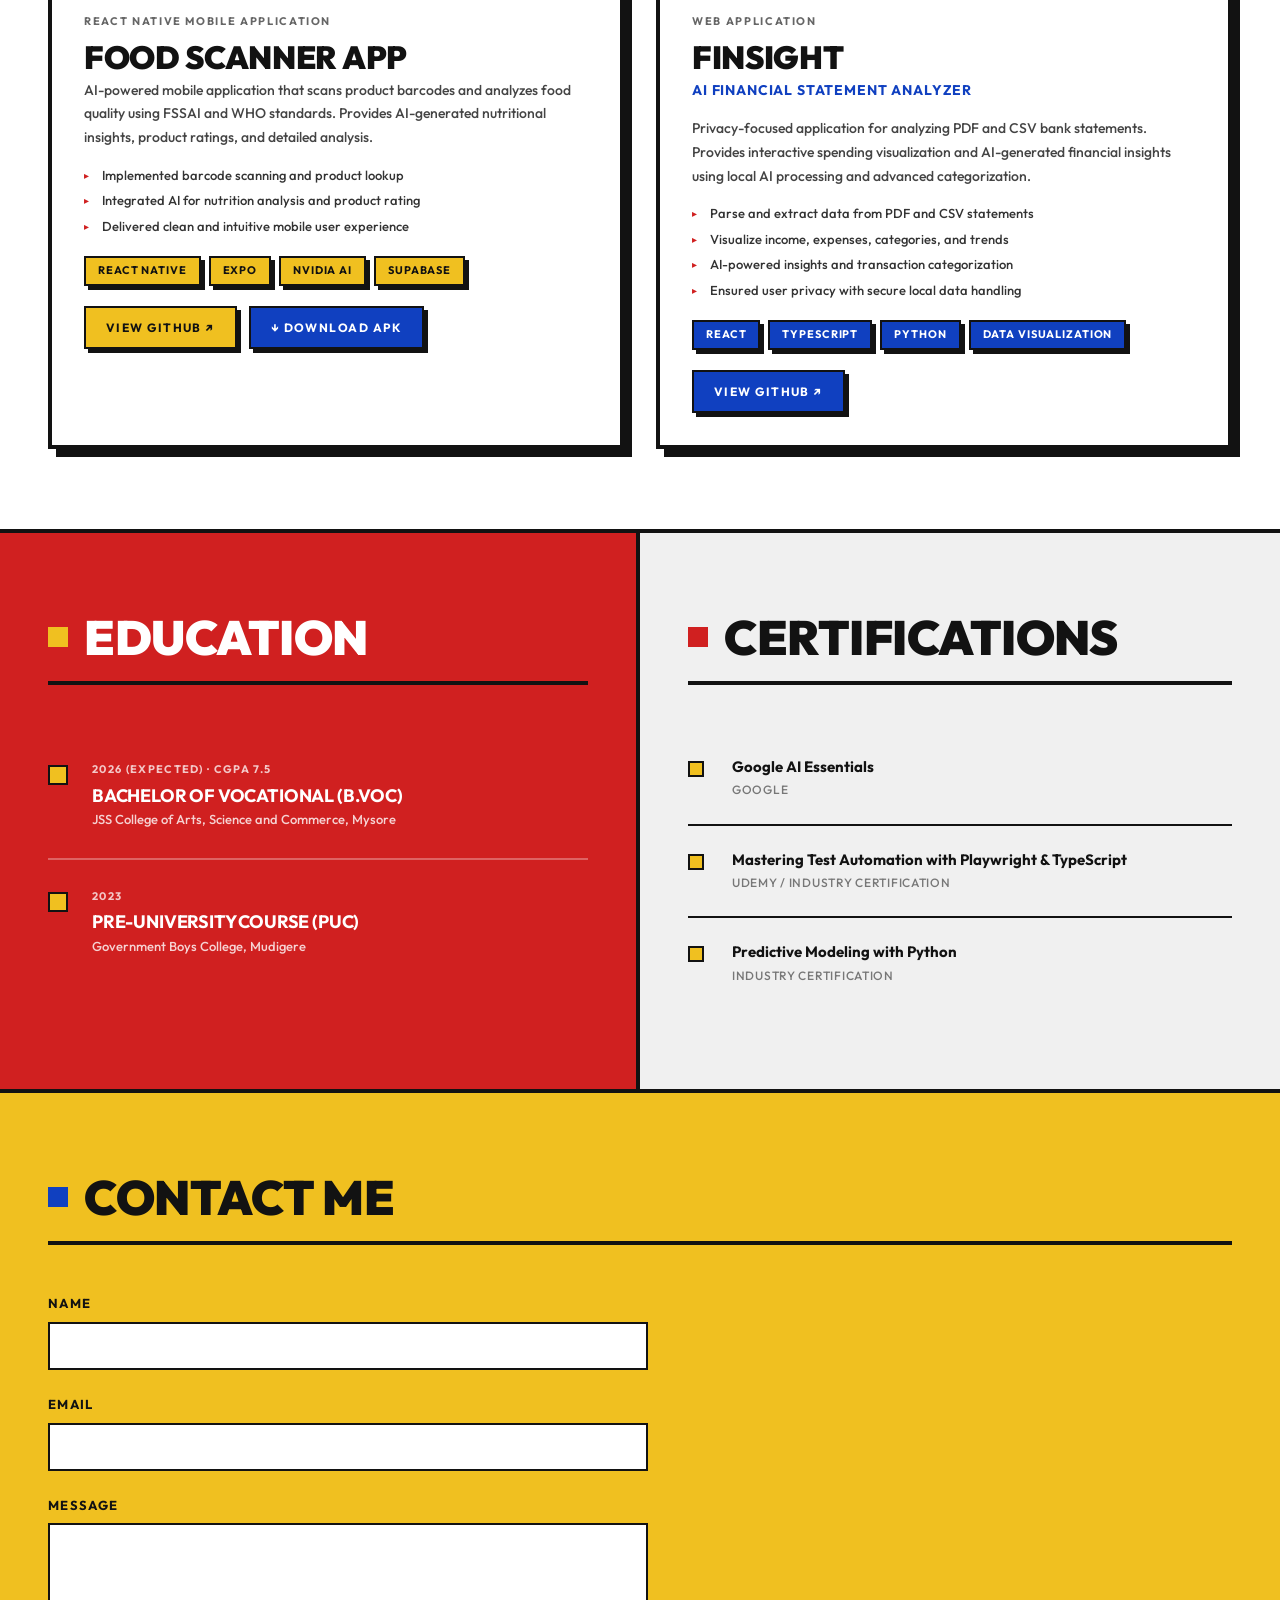
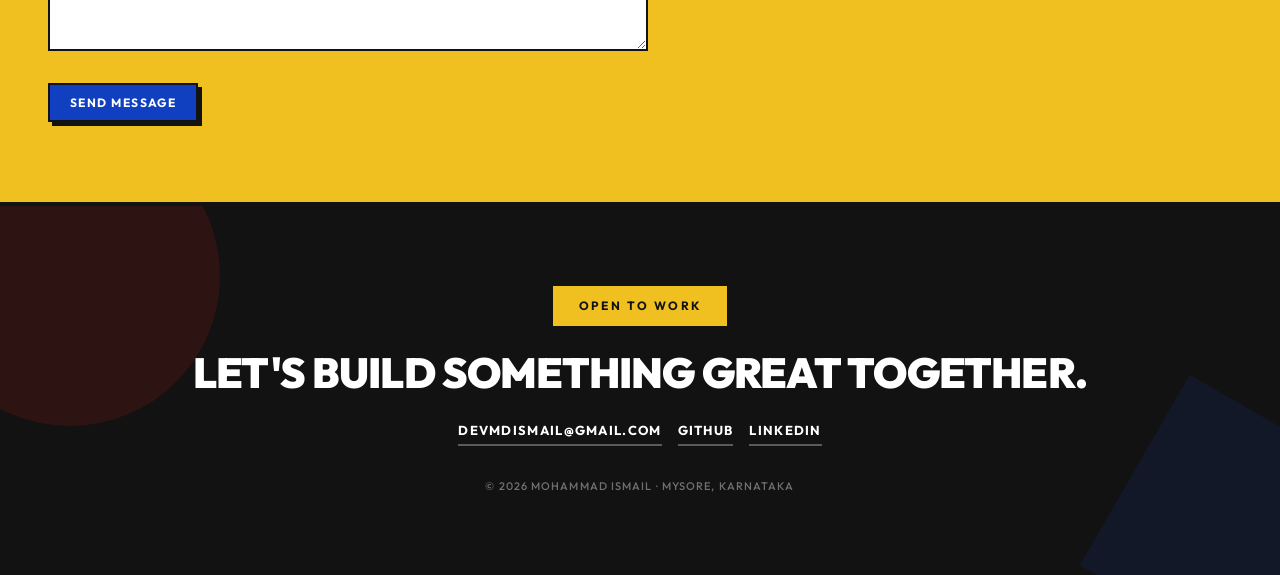
==== commit 26a64f42: "name spelling-2" ====
--- a/index.html
+++ b/index.html
@@ -3,7 +3,7 @@
 <head>
   <meta charset="UTF-8" />
   <meta name="viewport" content="width=device-width, initial-scale=1.0" />
-  <title>Mohammad Ismail — Software Developer Resume</title>
+  <title>Mohammed Ismail — Software Developer Resume</title>
   <meta name="description" content="Mohammed Ismail — Software Developer. Resume showcasing skills in React, React Native, TypeScript, Python, and AI-powered applications." />
   <link rel="preconnect" href="https://fonts.googleapis.com" />
   <link rel="preconnect" href="https://fonts.gstatic.com" crossorigin />
@@ -28,7 +28,7 @@
     <div class="hero__left">
       <p class="hero__eyebrow">AVAILABLE FOR HIRE</p>
       <h1 class="hero__name" id="hero-name">
-        <span class="hero__name-line reveal-child" style="--delay:0.0s">MOHAMMAD</span>
+        <span class="hero__name-line reveal-child" style="--delay:0.0s">MOHAMMED</span>
         <span class="hero__name-line reveal-child" style="--delay:0.08s">ISMAIL</span>
       </h1>
       <p class="hero__role reveal-child" style="--delay:0.18s">SOFTWARE DEVELOPER</p>
